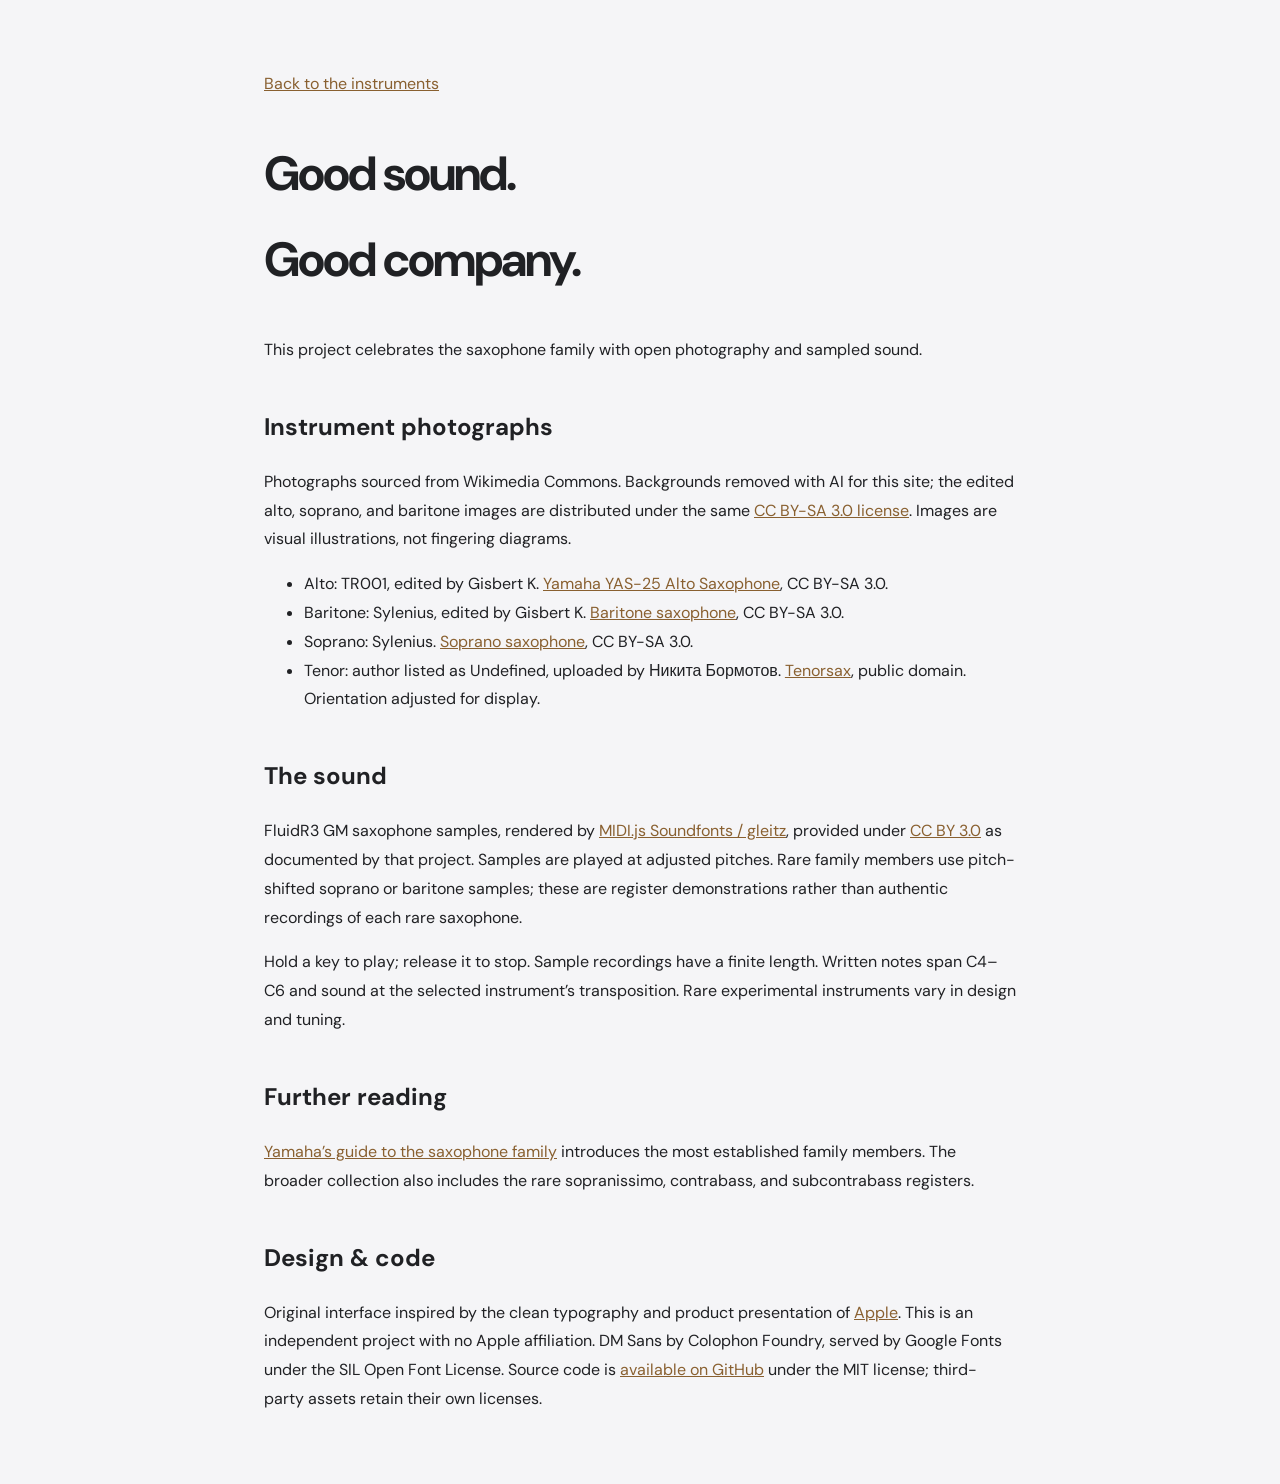
==== credits.html @ 8c6df949 "Build polished interactive saxophone collection" ====
<!doctype html><html lang="en"><head><meta charset="utf-8"><meta name="viewport" content="width=device-width,initial-scale=1"><title>Sources & credits — Saxophone</title><link rel="stylesheet" href="style.css"><link rel="icon" href="favicon.svg"></head><body><main class="credits"><a href="index.html">Back to the instruments</a><h1>Good sound.<br>Good company.</h1><p>This project celebrates the saxophone family with open photography and sampled sound.</p><h2>Instrument photographs</h2><p>Photographs sourced from Wikimedia Commons. Backgrounds removed with AI for this site; the edited alto, soprano, and baritone images are distributed under the same <a href="https://creativecommons.org/licenses/by-sa/3.0/">CC BY-SA 3.0 license</a>. Images are visual illustrations, not fingering diagrams.</p><ul><li>Alto: TR001, edited by Gisbert K. <a href="https://commons.wikimedia.org/wiki/File:Yamaha_YAS-25_Alto_Saxophone_20080502.jpg">Yamaha YAS-25 Alto Saxophone</a>, CC BY-SA 3.0.</li><li>Baritone: Sylenius, edited by Gisbert K. <a href="https://commons.wikimedia.org/wiki/File:Baritone_saxophone.jpg">Baritone saxophone</a>, CC BY-SA 3.0.</li><li>Soprano: Sylenius. <a href="https://commons.wikimedia.org/wiki/File:Soprano_saxophone.jpg">Soprano saxophone</a>, CC BY-SA 3.0.</li><li>Tenor: author listed as Undefined, uploaded by Никита Бормотов. <a href="https://commons.wikimedia.org/wiki/File:Tenorsax.jpg">Tenorsax</a>, public domain. Orientation adjusted for display.</li></ul><h2>The sound</h2><p>FluidR3 GM saxophone samples, rendered by <a href="https://github.com/gleitz/midi-js-soundfonts">MIDI.js Soundfonts / gleitz</a>, provided under <a href="https://creativecommons.org/licenses/by/3.0/us/">CC BY 3.0</a> as documented by that project. Samples are played at adjusted pitches. Rare family members use pitch-shifted soprano or baritone samples; these are register demonstrations rather than authentic recordings of each rare saxophone.</p><p>Hold a key to play; release it to stop. Sample recordings have a finite length. Written notes span C4–C6 and sound at the selected instrument’s transposition. Rare experimental instruments vary in design and tuning.</p><h2>Further reading</h2><p><a href="https://www.yamaha.com/en/musical_instrument_guide/saxophone/structure/structure002.html">Yamaha’s guide to the saxophone family</a> introduces the most established family members. The broader collection also includes the rare sopranissimo, contrabass, and subcontrabass registers.</p><h2>Design & code</h2><p>Original interface inspired by the clean typography and product presentation of <a href="https://www.apple.com/">Apple</a>. This is an independent project with no Apple affiliation. DM Sans by Colophon Foundry, served by Google Fonts under the SIL Open Font License. Source code is <a href="https://github.com/Lucidiscool/Saxophone">available on GitHub</a> under the MIT license; third-party assets retain their own licenses.</p></main></body></html>
---- style.css ----
@import url('https://fonts.googleapis.com/css2?family=DM+Sans:wght@400;450;500;550;600;650;700&display=swap');
:root{--ink:#202124;--muted:#737479;--paper:#f5f5f7;--gold:#996b32;--line:#dddddf}*{box-sizing:border-box}html{scroll-behavior:smooth;scroll-padding-top:80px}body{margin:0;background:var(--paper);font-family:'DM Sans',-apple-system,BlinkMacSystemFont,'Segoe UI',sans-serif;color:var(--ink);font-size:16px}button,a,input{-webkit-tap-highlight-color:transparent}button{font:inherit;cursor:pointer}button,a,input{touch-action:manipulation}button:focus-visible,a:focus-visible,input:focus-visible{outline:3px solid #997033;outline-offset:5px}a{color:inherit;text-decoration:none}.nav{height:72px;display:flex;align-items:center;justify-content:space-between;max-width:1280px;padding:0 48px;margin:auto;border-bottom:1px solid #e1e1e4}.brand{display:flex;align-items:center;gap:11px;font-size:19px;font-weight:700;letter-spacing:-.7px}.brand-icon{font:italic 700 30px Georgia,serif;letter-spacing:-4px;width:24px}.nav nav{display:flex;gap:32px;align-items:center;font-size:13px}.nav-play{background:#242426;color:white;padding:10px 19px;border-radius:30px}.nav-play span{margin-left:12px}.studio{max-width:1280px;margin:auto;padding:41px 48px 56px}.intro{text-align:center}.eyebrow{font-size:11px;letter-spacing:2px;font-weight:650;margin:0 0 16px;color:#7e7262}.intro h1{font-size:clamp(48px,5.2vw,76px);font-weight:650;line-height:1.07;letter-spacing:-4px;margin:0 0 14px}.intro h1 span{color:#ac7c40}.intro>p:last-child{color:var(--muted);margin:0;font-size:18px;letter-spacing:-.4px}.instrument-tabs{display:flex;gap:5px;padding:5px;border:1px solid #dfdfe2;border-radius:32px;width:max-content;margin:27px auto 0;background:#ededf0}.instrument-tabs button{border:0;border-radius:24px;background:transparent;font-size:13px;padding:10px 24px;color:#66676b;transition:.2s}.instrument-tabs button[aria-pressed=true]{background:white;color:var(--ink);box-shadow:0 2px 7px #0000000b}.instrument-tabs button:hover{color:#98682f}.rare-menu{position:absolute;left:50%;transform:translateX(-50%);z-index:5;background:white;padding:8px;box-shadow:0 12px 40px #0002;border-radius:16px;width:230px}.rare-menu button{border:0;background:white;border-radius:8px;padding:10px 14px;display:block;width:100%;text-align:left}.rare-menu button:hover{background:#f5f2ed}.instrument-stage{display:grid;grid-template-columns:1fr 1.35fr .8fr;align-items:center;height:390px;position:relative}.instrument-copy{z-index:1}.instrument-copy .eyebrow{font-size:10px;letter-spacing:1.7px}.instrument-copy h2{font-size:65px;letter-spacing:-3px;line-height:1;margin:0 0 19px;font-weight:600}.instrument-copy>p:not(.eyebrow){font-size:15px;line-height:1.65;color:var(--muted);max-width:270px}.specs{display:flex;gap:35px;margin:26px 0 24px}.specs small{display:block;font-size:9px;letter-spacing:1.2px;color:#818185;margin-bottom:8px}.specs strong{font-size:14px;font-weight:500}.listen{border:0;padding:0;background:none;font-size:13px;color:#7f5829;display:flex;gap:10px;align-items:center}.play-icon{height:30px;width:30px;border:1px solid #c7ae8e;border-radius:50%;display:grid;place-items:center;font-size:9px}.instrument-visual{height:390px;position:relative;display:flex;align-items:center;justify-content:center}.halo{position:absolute;width:350px;height:290px;background:radial-gradient(ellipse,#e8d7b751,#efe6d526 50%,transparent 72%);border-radius:50%;filter:blur(12px)}.watermark{position:absolute;font-size:150px;color:#e5e5e8;letter-spacing:-12px;font-weight:600;top:100px;line-height:1;opacity:.62}.instrument-visual img{height:345px;width:85%;object-fit:contain;position:relative;z-index:1;filter:drop-shadow(12px 17px 12px #4c3a251e);transform:rotate(-13deg);transition:opacity .25s,transform .4s}.instrument-visual img[src*="soprano"]{transform:rotate(18deg);height:330px}.visual-caption{position:absolute;bottom:8px;font-size:8px;letter-spacing:2.7px;color:#98989e}.note-panel{text-align:center;justify-self:end;width:205px}.note-heading{font-size:9px;letter-spacing:1.5px;color:#8a8a8e}.live-dot{display:inline-block;border-radius:100%;background:#b6976b;width:5px;height:5px;margin-right:6px}.note-readout{line-height:1;font-size:77px;font-weight:450;letter-spacing:-5px;margin:19px 0 8px}.note-readout sup{font-size:24px;letter-spacing:0;vertical-align:top;display:inline-block;margin-top:9px;margin-left:7px;color:#96969b}#concert-note{font-size:11px;color:#77787e;margin:0}.wave{height:35px;display:flex;justify-content:center;align-items:center;gap:3px;margin:19px 0 14px}.wave i{width:2px;background:#baa17e;border-radius:5px;height:var(--height);opacity:.5;transition:height .2s}.sounding .wave i{animation:pulse .5s infinite alternate;animation-delay:var(--delay);opacity:1}@keyframes pulse{to{height:5px}}.touch-hint{font-size:12px;line-height:1.6;color:#9a9a9f}.play-console{background:#fff;border:1px solid #e5e5e7;box-shadow:0 10px 40px #1b1b2905;border-radius:20px;padding:19px 26px 14px;position:relative;z-index:2;margin-top:14px}.console-top{display:flex;justify-content:space-between;align-items:center;margin-bottom:17px;font-size:12px}.small-title{font-weight:650}.desktop-hint{color:#86868d;font-size:11px;margin-left:9px}.console-controls{display:flex;align-items:center;gap:25px}.octave-control{display:flex;align-items:center;gap:14px;font-size:11px}.octave-control button{border:0;background:#f3f3f5;border-radius:50%;height:24px;width:24px;font-size:16px}.octave-control button:disabled{opacity:.3;cursor:default}.volume{display:flex;align-items:center;gap:10px;color:#717179}.volume input{width:75px;height:3px;accent-color:#8c7150}.keyboard{display:flex;gap:7px;height:98px;position:relative;isolation:isolate}.piano-key{border:1px solid #e4e4e7;background:linear-gradient(#fafafa,#f1f1f4);flex:1;border-radius:7px;position:relative;display:flex;flex-direction:column;align-items:center;justify-content:flex-end;gap:7px;padding-bottom:12px;color:#515157;user-select:none;touch-action:none;box-shadow:0 2px 0 #dddde2;font-size:14px;transition:background .08s,transform .08s}.piano-key .shortcut{font-size:9px;color:#98989f}.piano-key.black{position:absolute;top:0;height:59px;width:7%;background:linear-gradient(#37383d,#202126);border:1px solid #29292d;color:#eee;z-index:2;border-radius:0 0 5px 5px;font-size:10px;padding-bottom:8px;gap:4px;box-shadow:0 3px 3px #0002}.piano-key.black .shortcut{font-size:8px;color:#a9a9b2}.piano-key.active{background:linear-gradient(#dab680,#b58a51);border-color:#b48e58;transform:translateY(2px);box-shadow:0 0 15px #cea36335;color:#fff}.piano-key.active .shortcut{color:#fff}.console-bottom{display:flex;justify-content:space-between;margin-top:15px;font-size:9px;color:#9b9ba1}.headphones{font-size:13px;margin-right:4px}.info-mark{display:inline-grid;place-items:center;border:1px solid #babac0;border-radius:50%;width:11px;height:11px;font-size:8px;margin-left:5px}.collection{background:#fff;padding:73px max(48px,calc((100vw - 1184px)/2)) 75px}.section-heading{display:flex;justify-content:space-between;align-items:end;margin-bottom:35px}.section-heading h2,.family h2{font-size:44px;font-weight:600;letter-spacing:-2px;line-height:1.1;margin:0}.section-heading>p{font-size:14px;color:#85858b;line-height:1.65;margin:0}.cards{display:grid;grid-template-columns:repeat(4,1fr);gap:18px}.card{background:#f5f5f7;border-radius:18px;padding:24px;text-align:left;border:1px solid transparent;transition:.25s;display:flex;flex-direction:column}.card:hover{transform:translateY(-5px);border-color:#d7c3a8;box-shadow:0 14px 30px #4b3d2210}.card-image{height:215px;display:flex;justify-content:center;align-items:center;position:relative}.card-image img{height:190px;max-width:85%;object-fit:contain;filter:drop-shadow(7px 8px 6px #0001);transform:rotate(-8deg);transition:.3s}.card:hover img{transform:rotate(-3deg) scale(1.035)}.card-meta{font-size:10px;color:#8a7458;letter-spacing:.8px;margin:18px 0 8px}.card h3{font-size:23px;letter-spacing:-.8px;font-weight:600;margin:0 0 8px}.card p{font-size:12px;color:#808087;line-height:1.55;margin:0 0 18px}.card-bottom{margin-top:auto;display:flex;align-items:center;justify-content:space-between;font-size:11px;color:#8c6536}.card-plus{height:27px;width:27px;border:1px solid #d1d1d7;border-radius:50%;display:grid;place-items:center;color:#7e7e83;font-size:18px}.family{max-width:1184px;margin:0 auto;padding:76px 0 70px;display:grid;grid-template-columns:1fr 1fr;gap:110px}.family>div>p:not(.eyebrow){max-width:440px;color:#828289;font-size:14px;line-height:1.7}.family .family-note{font-size:11px!important;color:#96969c!important}.family-list{display:flex;flex-direction:column;justify-content:center}.family-list button{border:0;border-bottom:1px solid #dddde2;background:none;padding:16px 0;display:flex;align-items:center;text-align:left;gap:16px}.family-list button:hover{color:#986c33}.family-list .family-key{width:36px;font-size:12px;color:#98703a}.family-list strong{font-size:15px;font-weight:500}.family-list small{margin-left:auto;font-size:11px;color:#87878c}.family-list .family-play{font-size:9px;margin-left:8px}footer{max-width:1184px;margin:auto;border-top:1px solid #dddde2;display:flex;align-items:center;gap:27px;padding:23px 0 30px;font-size:11px;color:#85858b}footer>span{margin-right:auto}footer .brand{font-size:15px;color:#55555b}footer .brand-icon{font-size:24px}.sr-only{position:absolute;width:1px;height:1px;overflow:hidden;clip:rect(0,0,0,0)}[hidden]{display:none!important}.rare-art{position:relative;text-align:center}.rare-art>span{font:italic 135px Georgia,serif;color:#9a7540}.rare-art p{font-size:14px;line-height:1.7;color:#9a825f}.credits{max-width:800px;margin:70px auto;padding:0 24px;line-height:1.8}.credits a{text-decoration:underline;color:#896030}.credits h1{font-size:48px;letter-spacing:-2px}.credits h2{margin-top:40px}
@media(min-width:1500px){.studio{padding-top:55px}.instrument-stage,.instrument-visual{height:440px}.instrument-visual img{height:390px}.watermark{top:125px}.instrument-visual img[src*="soprano"]{height:375px}}
@media(max-width:1000px){.studio{padding:35px 28px 44px}.nav{padding:0 28px}.instrument-copy h2{font-size:52px}.instrument-stage{grid-template-columns:1fr 1.2fr .7fr}.note-panel{width:155px}.watermark{font-size:110px;letter-spacing:-8px}.instrument-copy>p:not(.eyebrow){font-size:13px}.specs{gap:20px}.collection{padding:55px 28px}.card{padding:18px}.family{padding:55px 28px;gap:55px}footer{margin:0 28px}.desktop-hint{display:none}.card-image{height:190px}.card-image img{height:170px}.family h2{font-size:36px}.instrument-copy .eyebrow{font-size:9px}.section-heading h2{font-size:38px}}
@media(max-width:700px){.nav{height:64px;padding:0 20px}.nav nav{gap:16px;font-size:11px}.nav nav>a:first-child{display:none}.brand{font-size:17px}.nav-play{padding:8px 13px}.studio{padding:32px 18px 35px}.intro .eyebrow{font-size:9px;letter-spacing:1.6px}.intro h1{font-size:51px;letter-spacing:-2.8px}.intro>p:last-child{font-size:15px}.instrument-tabs{gap:0;margin-top:23px;padding:4px;max-width:100%}.instrument-tabs button{padding:9px 14px;font-size:11px}.instrument-stage{height:375px;grid-template-columns:1fr 1fr;align-items:center}.instrument-copy h2{font-size:47px;margin-bottom:14px}.instrument-copy{padding-top:16px}.instrument-copy .eyebrow{font-size:8px;letter-spacing:1px;margin-bottom:14px}.instrument-copy>p:not(.eyebrow){font-size:12px;max-width:160px}.instrument-visual{height:335px}.instrument-visual img{height:285px;width:100%;transform:rotate(-10deg)}.instrument-visual img[src*="soprano"]{height:270px}.watermark{font-size:75px;letter-spacing:-5px;top:110px}.halo{width:180px;height:250px}.specs{gap:19px;margin:19px 0}.specs small{font-size:7px;letter-spacing:.7px}.specs strong{font-size:12px}.listen{font-size:11px}.note-panel{position:absolute;right:7px;bottom:-4px;display:flex;align-items:center;gap:9px;width:auto;text-align:right}.note-heading,.touch-hint,.wave{display:none}.note-readout{font-size:24px;letter-spacing:-1px;margin:0}.note-readout sup{font-size:10px;margin-top:0;margin-left:3px}#concert-note{font-size:9px}.visual-caption{font-size:6px;letter-spacing:1.6px;bottom:6px}.play-console{padding:16px 12px 13px;border-radius:15px;margin-top:21px}.console-top{font-size:11px;margin-bottom:15px;gap:8px}.console-controls{gap:9px}.octave-control{gap:6px;font-size:10px}.octave-control button{width:21px;height:21px}.volume{gap:5px}.volume input{width:43px}.volume>span{font-size:10px}.keyboard{height:110px;gap:4px}.piano-key{font-size:12px}.piano-key.black{height:64px;width:8%;font-size:8px}.piano-key.black .shortcut{font-size:7px}.console-bottom{font-size:7px;gap:6px}.console-bottom>span:nth-child(2){max-width:120px;text-align:center}.collection{padding:43px 18px}.section-heading{margin-bottom:26px}.section-heading>p{display:none}.section-heading .eyebrow{font-size:9px}.section-heading h2{font-size:34px}.cards{grid-template-columns:1fr 1fr;gap:12px}.card{padding:18px}.card-image{height:170px}.card-image img{height:155px}.card h3{font-size:22px}.card p{font-size:11px}.card-meta{font-size:9px}.card-bottom{font-size:10px}.family{padding:45px 22px;grid-template-columns:1fr;gap:20px}.family h2{font-size:36px}.family .eyebrow{font-size:10px}.family-list button{padding:18px 0}footer{margin:0 22px;flex-wrap:wrap;gap:15px;font-size:10px}footer>span{margin-right:0}footer>.brand{margin-right:auto}footer>a:nth-last-child(2){width:65%}.rare-art>span{font-size:80px}.rare-art p{font-size:12px}}
.instrument-copy>p:not(.eyebrow){font-size:16px}.listen{font-size:14px}.instrument-tabs button{font-size:14px}.console-top{font-size:14px}.desktop-hint{font-size:12px}.card p{font-size:14px}.card-bottom{font-size:12px}.card-meta{font-size:12px}.family>div>p:not(.eyebrow){font-size:16px}.family .family-note{font-size:12px!important}.family-list small{font-size:12px}.note-heading{font-size:11px}#concert-note{font-size:12px}.console-bottom{font-size:11px}.piano-key .shortcut{font-size:11px}.piano-key.black .shortcut{font-size:10px}.piano-key.black{font-size:12px}
@media(max-width:700px){.instrument-visual img{width:80%}.instrument-tabs button{font-size:12px;padding:9px 12px}.instrument-copy>p:not(.eyebrow){font-size:14px}.listen{font-size:12px}.console-top{font-size:12px}.console-bottom{font-size:9px}.console-bottom>span:first-child{max-width:95px}.card p{font-size:13px}.card-meta{font-size:10px}.card-bottom{font-size:11px}.piano-key.black{font-size:10px}.piano-key .shortcut{font-size:10px}.piano-key.black .shortcut{font-size:9px}#concert-note{font-size:10px}.family>div>p:not(.eyebrow){font-size:15px}.volume{display:none}}
@media(max-width:700px){.halo{width:140px}.console-top{flex-wrap:wrap;row-gap:12px}.console-controls{margin-left:auto}.volume{display:flex}.volume input{width:45px}}
@media(max-width:370px){.instrument-tabs button{padding:9px 10px;font-size:11px}.console-top>div:first-child{width:100%}.console-controls{width:100%;justify-content:space-between}.instrument-copy>p:not(.eyebrow){font-size:13px}.specs{gap:11px}.specs strong{font-size:11px}.card{padding:14px}.card h3{font-size:20px}.card-image{height:150px}.card-image img{height:135px}}
@media(max-width:700px){.instrument-tabs{display:grid;grid-template-columns:repeat(5,minmax(0,1fr));width:100%}.instrument-tabs button{min-width:0;white-space:nowrap;padding:10px 4px;font-size:12px}.instrument-stage>div{min-width:0}}
@media(max-width:370px){.instrument-tabs button{font-size:11px}.intro h1{font-size:46px}.instrument-copy h2{font-size:43px}}
@media(prefers-reduced-motion:reduce){html{scroll-behavior:auto}*,*::before,*::after{transition:none!important;animation:none!important}}
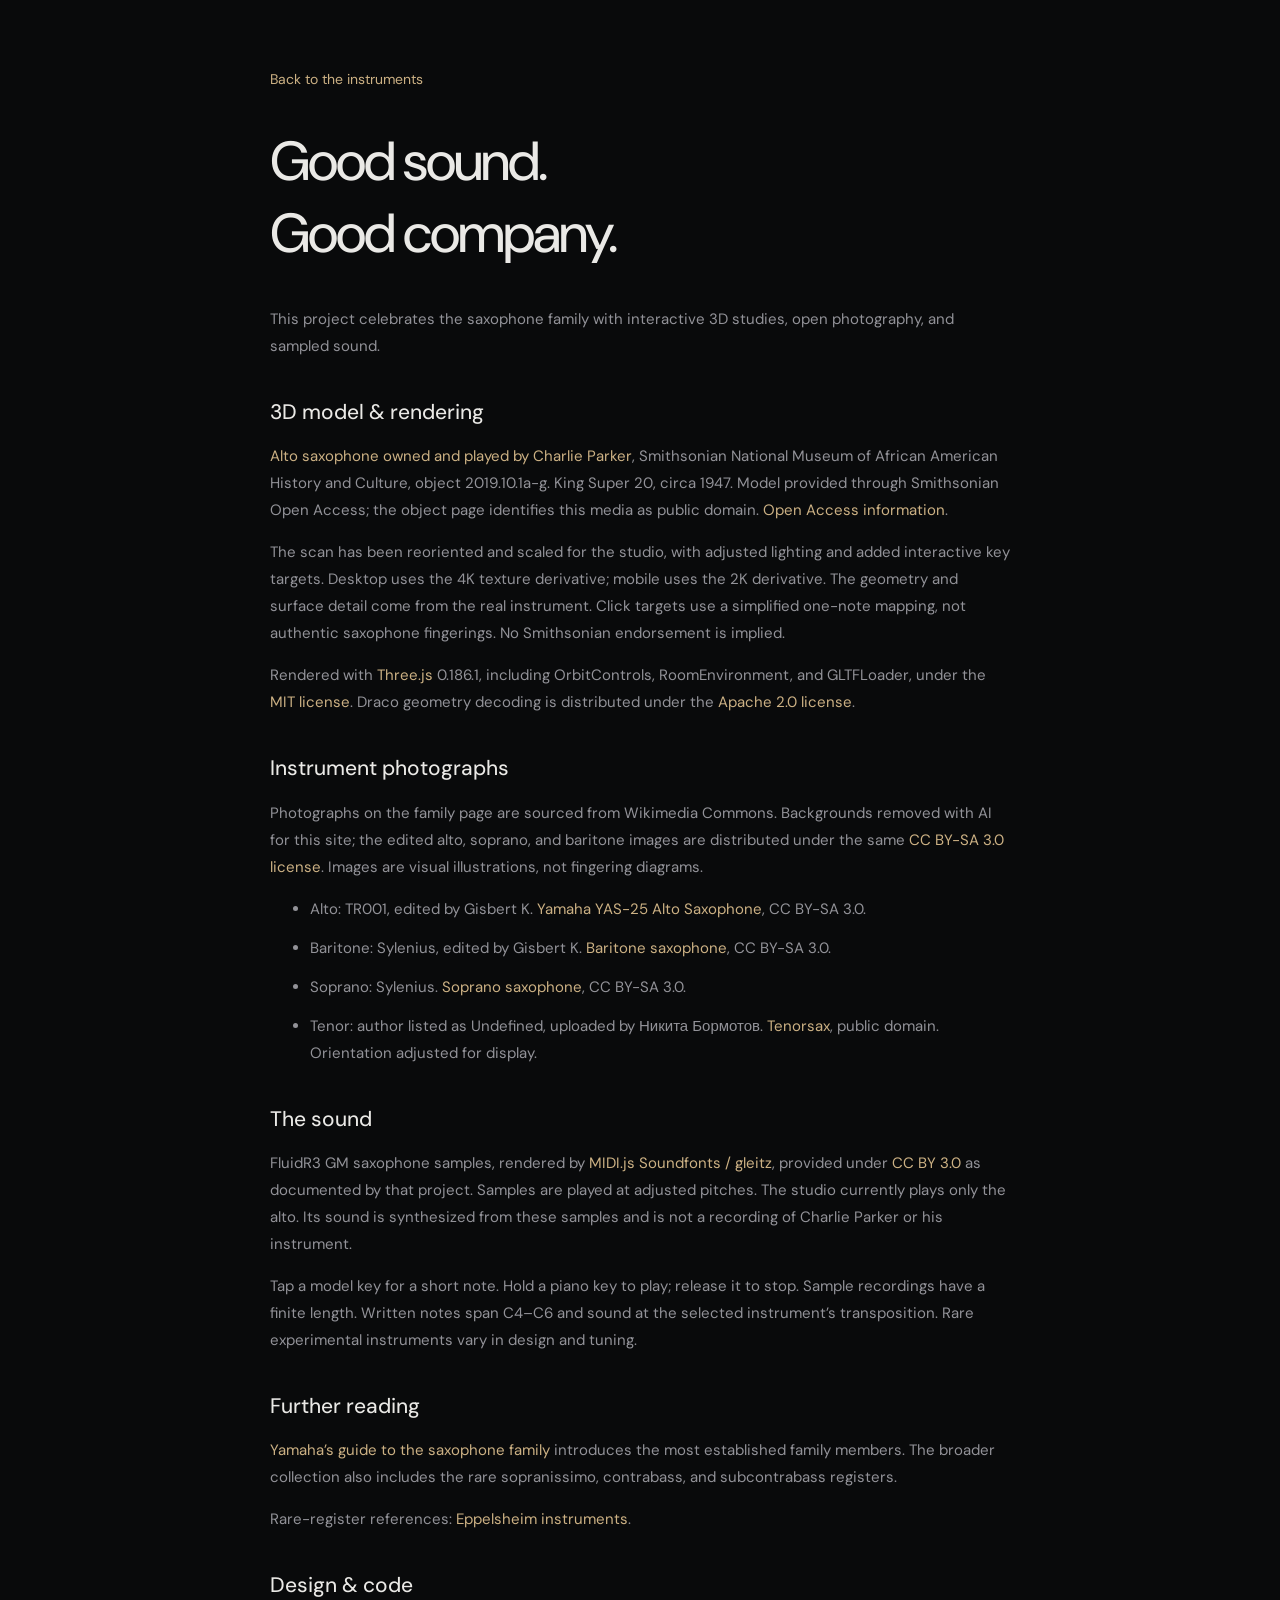
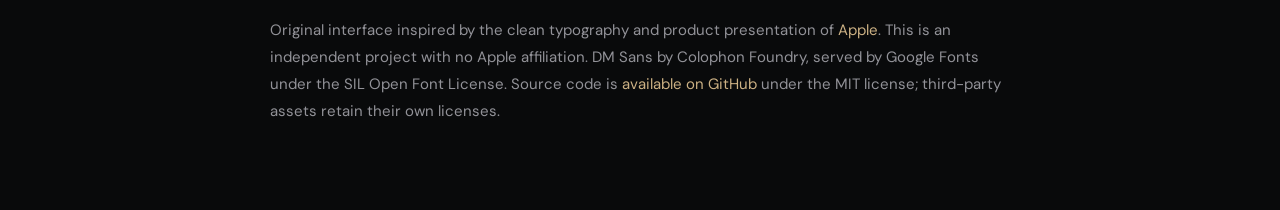
==== commit c8dd2a24: "Create minimal dark alto studio with detailed Smithsonian 3D scan" ====
--- a/credits.html
+++ b/credits.html
@@ -1 +1 @@
-<!doctype html><html lang="en"><head><meta charset="utf-8"><meta name="viewport" content="width=device-width,initial-scale=1"><title>Sources & credits — Saxophone</title><link rel="stylesheet" href="style.css"><link rel="icon" href="favicon.svg"></head><body><main class="credits"><a href="index.html">Back to the instruments</a><h1>Good sound.<br>Good company.</h1><p>This project celebrates the saxophone family with open photography and sampled sound.</p><h2>Instrument photographs</h2><p>Photographs sourced from Wikimedia Commons. Backgrounds removed with AI for this site; the edited alto, soprano, and baritone images are distributed under the same <a href="https://creativecommons.org/licenses/by-sa/3.0/">CC BY-SA 3.0 license</a>. Images are visual illustrations, not fingering diagrams.</p><ul><li>Alto: TR001, edited by Gisbert K. <a href="https://commons.wikimedia.org/wiki/File:Yamaha_YAS-25_Alto_Saxophone_20080502.jpg">Yamaha YAS-25 Alto Saxophone</a>, CC BY-SA 3.0.</li><li>Baritone: Sylenius, edited by Gisbert K. <a href="https://commons.wikimedia.org/wiki/File:Baritone_saxophone.jpg">Baritone saxophone</a>, CC BY-SA 3.0.</li><li>Soprano: Sylenius. <a href="https://commons.wikimedia.org/wiki/File:Soprano_saxophone.jpg">Soprano saxophone</a>, CC BY-SA 3.0.</li><li>Tenor: author listed as Undefined, uploaded by Никита Бормотов. <a href="https://commons.wikimedia.org/wiki/File:Tenorsax.jpg">Tenorsax</a>, public domain. Orientation adjusted for display.</li></ul><h2>The sound</h2><p>FluidR3 GM saxophone samples, rendered by <a href="https://github.com/gleitz/midi-js-soundfonts">MIDI.js Soundfonts / gleitz</a>, provided under <a href="https://creativecommons.org/licenses/by/3.0/us/">CC BY 3.0</a> as documented by that project. Samples are played at adjusted pitches. Rare family members use pitch-shifted soprano or baritone samples; these are register demonstrations rather than authentic recordings of each rare saxophone.</p><p>Hold a key to play; release it to stop. Sample recordings have a finite length. Written notes span C4–C6 and sound at the selected instrument’s transposition. Rare experimental instruments vary in design and tuning.</p><h2>Further reading</h2><p><a href="https://www.yamaha.com/en/musical_instrument_guide/saxophone/structure/structure002.html">Yamaha’s guide to the saxophone family</a> introduces the most established family members. The broader collection also includes the rare sopranissimo, contrabass, and subcontrabass registers.</p><h2>Design & code</h2><p>Original interface inspired by the clean typography and product presentation of <a href="https://www.apple.com/">Apple</a>. This is an independent project with no Apple affiliation. DM Sans by Colophon Foundry, served by Google Fonts under the SIL Open Font License. Source code is <a href="https://github.com/Lucidiscool/Saxophone">available on GitHub</a> under the MIT license; third-party assets retain their own licenses.</p></main></body></html>
+<!doctype html><html lang="en"><head><meta charset="utf-8"><meta name="viewport" content="width=device-width,initial-scale=1"><title>Sources & credits — Saxophone</title><link rel="stylesheet" href="dark.css"><link rel="icon" href="favicon.svg"></head><body><main class="credits"><a href="index.html">Back to the instruments</a><h1>Good sound.<br>Good company.</h1><p>This project celebrates the saxophone family with interactive 3D studies, open photography, and sampled sound.</p><h2>3D model & rendering</h2><p><a href="https://3d.si.edu/object/3d/alto-saxophone-owned-and-played-charlie-parker%3Ac7c58ff8-fd1f-4cf6-9813-6bca3cd0b8b3">Alto saxophone owned and played by Charlie Parker</a>, Smithsonian National Museum of African American History and Culture, object 2019.10.1a-g. King Super 20, circa 1947. Model provided through Smithsonian Open Access; the object page identifies this media as public domain. <a href="https://www.si.edu/openaccess">Open Access information</a>.</p><p>The scan has been reoriented and scaled for the studio, with adjusted lighting and added interactive key targets. Desktop uses the 4K texture derivative; mobile uses the 2K derivative. The geometry and surface detail come from the real instrument. Click targets use a simplified one-note mapping, not authentic saxophone fingerings. No Smithsonian endorsement is implied.</p><p>Rendered with <a href="https://threejs.org/">Three.js</a> 0.186.1, including OrbitControls, RoomEnvironment, and GLTFLoader, under the <a href="vendor/LICENSE">MIT license</a>. Draco geometry decoding is distributed under the <a href="vendor/draco/LICENSE">Apache 2.0 license</a>.</p><h2>Instrument photographs</h2><p>Photographs on the family page are sourced from Wikimedia Commons. Backgrounds removed with AI for this site; the edited alto, soprano, and baritone images are distributed under the same <a href="https://creativecommons.org/licenses/by-sa/3.0/">CC BY-SA 3.0 license</a>. Images are visual illustrations, not fingering diagrams.</p><ul><li>Alto: TR001, edited by Gisbert K. <a href="https://commons.wikimedia.org/wiki/File:Yamaha_YAS-25_Alto_Saxophone_20080502.jpg">Yamaha YAS-25 Alto Saxophone</a>, CC BY-SA 3.0.</li><li>Baritone: Sylenius, edited by Gisbert K. <a href="https://commons.wikimedia.org/wiki/File:Baritone_saxophone.jpg">Baritone saxophone</a>, CC BY-SA 3.0.</li><li>Soprano: Sylenius. <a href="https://commons.wikimedia.org/wiki/File:Soprano_saxophone.jpg">Soprano saxophone</a>, CC BY-SA 3.0.</li><li>Tenor: author listed as Undefined, uploaded by Никита Бормотов. <a href="https://commons.wikimedia.org/wiki/File:Tenorsax.jpg">Tenorsax</a>, public domain. Orientation adjusted for display.</li></ul><h2>The sound</h2><p>FluidR3 GM saxophone samples, rendered by <a href="https://github.com/gleitz/midi-js-soundfonts">MIDI.js Soundfonts / gleitz</a>, provided under <a href="https://creativecommons.org/licenses/by/3.0/us/">CC BY 3.0</a> as documented by that project. Samples are played at adjusted pitches. The studio currently plays only the alto. Its sound is synthesized from these samples and is not a recording of Charlie Parker or his instrument.</p><p>Tap a model key for a short note. Hold a piano key to play; release it to stop. Sample recordings have a finite length. Written notes span C4–C6 and sound at the selected instrument’s transposition. Rare experimental instruments vary in design and tuning.</p><h2>Further reading</h2><p><a href="https://www.yamaha.com/en/musical_instrument_guide/saxophone/structure/structure002.html">Yamaha’s guide to the saxophone family</a> introduces the most established family members. The broader collection also includes the rare sopranissimo, contrabass, and subcontrabass registers.</p><p>Rare-register references: <a href="https://www.eppelsheim.com/en/instruments/">Eppelsheim instruments</a>.</p><h2>Design & code</h2><p>Original interface inspired by the clean typography and product presentation of <a href="https://www.apple.com/">Apple</a>. This is an independent project with no Apple affiliation. DM Sans by Colophon Foundry, served by Google Fonts under the SIL Open Font License. Source code is <a href="https://github.com/Lucidiscool/Saxophone">available on GitHub</a> under the MIT license; third-party assets retain their own licenses.</p></main></body></html>
--- a/dark.css
+++ b/dark.css
@@ -0,0 +1,12 @@
+@import url('https://fonts.googleapis.com/css2?family=DM+Sans:wght@400;450;500;550;600;650;700&display=swap');
+:root{color-scheme:dark;--bg:#090a0b;--text:#eae9e6;--muted:#818184;--gold:#c8a773;--border:#ffffff13}*{box-sizing:border-box}body{margin:0;background:var(--bg);color:var(--text);font:14px 'DM Sans',-apple-system,BlinkMacSystemFont,'Segoe UI',sans-serif}button,input,a{-webkit-tap-highlight-color:transparent}button,input{font:inherit}button,a{touch-action:manipulation}button{cursor:pointer;color:inherit}a{color:inherit;text-decoration:none}button:focus-visible,a:focus-visible,input:focus-visible,#viewport:focus-visible{outline:2px solid var(--gold);outline-offset:5px}button{border:0}button:disabled{opacity:.25;cursor:default}[hidden]{display:none!important}.studio-page{height:100svh;overflow:hidden}.topbar{height:88px;display:flex;align-items:center;justify-content:space-between;padding:0 48px;border-bottom:1px solid var(--border);position:relative;z-index:10;background:#090a0bb3}.wordmark{display:flex;align-items:center;gap:12px;font-weight:550;letter-spacing:-.4px;font-size:16px}.wordmark>span{font:italic 700 30px Georgia,serif;letter-spacing:-4px;color:#d3b382;width:23px}.topbar nav{display:flex;gap:33px;margin-left:-45px;font-size:13px;color:#858587}.topbar nav a{padding:12px 0}.topbar nav a[aria-current=page]{color:#eee}.topbar nav a:hover{color:var(--gold)}.toolbar{display:flex;gap:12px}.icon-button{height:38px;width:38px;border-radius:11px;display:grid;place-items:center;background:transparent;color:#99999d;border:1px solid transparent;font-size:25px}.icon-button:hover,.icon-button[aria-expanded=true]{border-color:#ffffff23;background:#ffffff08;color:#e2c28f}.icon-button svg{width:19px;height:19px;fill:none;stroke:currentColor;stroke-width:1.25;stroke-linecap:round;stroke-linejoin:round}#stage{position:relative;height:calc(100svh - 88px);overflow:hidden}.scene-glow{position:absolute;inset:0;background:radial-gradient(ellipse at 50% 45%,#a78c6120 0%,#39363413 28%,transparent 65%);pointer-events:none}.backdrop-type{position:absolute;width:100%;text-align:center;top:37%;font-size:clamp(80px,14.2vw,225px);font-weight:650;letter-spacing:-.065em;color:#ffffff03;pointer-events:none;user-select:none;line-height:1}#viewport{position:absolute;inset:0;touch-action:none;outline-offset:-8px!important}#viewport canvas{display:block;width:100%;height:100%;touch-action:none;cursor:grab}#viewport canvas.dragging{cursor:grabbing}#viewport canvas.over-key{cursor:pointer}#loading{position:absolute;top:48%;width:100%;text-align:center;color:#999;font-size:13px;pointer-events:none}#loading span{display:block;width:80px;height:1px;background:#b6a181;margin:20px auto;animation:loading 1s alternate infinite}@keyframes loading{to{transform:scaleX(.25);opacity:.3}}.instrument-caption{position:absolute;left:48px;bottom:148px;pointer-events:none}.instrument-caption>span{font-size:10px;letter-spacing:2px;color:#6f7074}.instrument-caption h1{font-size:clamp(45px,5vw,72px);line-height:1.05;font-weight:450;letter-spacing:-3px;margin:15px 0 12px}.instrument-caption h1>span{color:var(--gold)}.instrument-caption p{font-size:10px;letter-spacing:2.2px;color:#9c8665;margin:0}.viewer-footer{position:absolute;bottom:36px;left:48px;right:48px;display:flex;align-items:center;justify-content:space-between;pointer-events:none}.viewer-footer>*{pointer-events:auto}.gesture-hint{font-size:11px;color:#75767a;display:flex;align-items:center;gap:12px;max-width:280px;line-height:1.7}.gesture-hint i{font-style:normal;margin:0 5px;color:#45464a}.mouse-icon{border:1px solid #6a6b6e;border-radius:6px;width:13px;height:19px;position:relative;flex-shrink:0}.mouse-icon:after{content:'';position:absolute;height:4px;width:1px;background:#6a6b6e;top:3px;left:5px}.instrument-picker{display:flex;gap:3px;background:#151617d9;border:1px solid #ffffff12;border-radius:30px;padding:5px;position:absolute;left:50%;transform:translateX(-50%);backdrop-filter:blur(18px)}.instrument-picker button{padding:12px 20px;border-radius:24px;background:transparent;color:#828387;font-size:12px;transition:color .2s,background .2s}.instrument-picker button:hover{color:#eee}.instrument-picker button[aria-pressed=true]{background:#303030;color:#f0e9dd}.instrument-picker #more-toggle{font-size:18px;padding:6px 16px}.view-label{font-size:9px;letter-spacing:1.8px;color:#525358}#more-menu{position:absolute;bottom:106px;left:calc(50% + 30px);width:230px;background:#1a1b1cf5;padding:9px;border:1px solid #ffffff16;border-radius:15px;box-shadow:0 20px 60px #0007;z-index:9;backdrop-filter:blur(24px)}#more-menu button{display:flex;align-items:center;justify-content:space-between;padding:12px 13px;background:transparent;width:100%;font-size:13px;border-radius:8px;color:#bdbdbf}#more-menu button:hover,#more-menu button[aria-pressed=true]{background:#ffffff09;color:#e4c391}#more-menu span{color:#7b7060;font-size:11px}#note-indicator{position:absolute;top:48px;right:50px;display:flex;align-items:baseline;gap:12px;opacity:0;transition:opacity .3s;pointer-events:none}#note-indicator.visible{opacity:1}#note-label{font-size:35px;letter-spacing:-1.3px;color:#ddc498}#note-concert{font-size:11px;color:#727378}#key-tooltip{position:absolute;pointer-events:none;background:#282624e8;border:1px solid #c8a77345;backdrop-filter:blur(8px);padding:8px 12px;border-radius:7px;font-size:12px;color:#eee2cc;transform:translate(16px,-40px);white-space:nowrap;z-index:3}#keyboard-panel{position:fixed;right:48px;top:103px;width:560px;background:#191a1bf5;border:1px solid #ffffff1c;padding:24px;border-radius:19px;box-shadow:0 24px 100px #0009;backdrop-filter:blur(24px);z-index:12;animation:appear .2s ease-out}@keyframes appear{from{opacity:0;transform:translateY(-7px)}to{opacity:1;transform:translateY(0)}}.panel-heading{display:flex;justify-content:space-between;align-items:start}.panel-heading h2{font-size:19px;font-weight:500;letter-spacing:-.5px;margin:0 0 6px}.panel-heading p{font-size:12px;color:#85858b;margin:0}.panel-heading .icon-button{margin:-9px -8px 0 0}.keyboard-controls{display:flex;align-items:center;justify-content:space-between;margin:22px 0 16px;font-size:12px;color:#a9a9ad}.octave-control{display:flex;gap:13px;align-items:center}.octave-control button{width:26px;height:26px;background:#ffffff08;border-radius:50%;font-size:18px;color:#aaa}.volume-control{display:flex;gap:12px;align-items:center;font-size:11px}.volume-control input{width:85px;accent-color:#c8a773;height:3px}#keyboard{display:flex;height:145px;gap:5px;position:relative;isolation:isolate}.piano-key{position:relative;flex:1;min-width:0;background:linear-gradient(#d9d8d5,#b9b8b6);border:1px solid #d5d3d0;border-radius:5px;box-shadow:0 3px 0 #818080;display:flex;flex-direction:column;justify-content:end;align-items:center;gap:8px;padding-bottom:13px;color:#444548;font-size:13px;user-select:none;touch-action:none}.piano-key small{font-size:10px;color:#767679}.piano-key.black{position:absolute;top:0;height:88px;width:7%;background:linear-gradient(#343537,#161719);color:#ddd;border-color:#0d0d0f;border-radius:0 0 4px 4px;z-index:2;box-shadow:0 3px 3px #0007;font-size:10px}.piano-key.black small{font-size:9px;color:#8a8a8e}.piano-key.active{background:linear-gradient(#e0c492,#b18b50);color:#332512;border-color:#c8a773;box-shadow:0 1px 0 #7e6746;transform:translateY(2px)}.piano-key.active small{color:#7c5a2c}.keyboard-footer{display:flex;justify-content:space-between;font-size:10px;color:#696b70;margin-top:17px}.audio-status{position:fixed;bottom:110px;left:50%;transform:translateX(-50%);z-index:15;background:#26211bf0;color:#e2c99e;padding:10px 16px;border:1px solid #6a5338;border-radius:9px;font-size:12px;max-width:85vw;text-align:center}.audio-status:empty{display:none}#viewer-error{position:absolute;top:35%;left:50%;transform:translateX(-50%);text-align:center}#viewer-error button{padding:12px 20px;background:#d8bc8d;color:#171717;border-radius:20px}.no-script{position:fixed;top:30%;left:20%;right:20%;text-align:center;background:#181818;padding:30px}.no-script a{color:var(--gold)}.info-page .topbar{position:sticky;top:0;backdrop-filter:blur(20px)}.info-page .topbar nav{margin:0}.info-main{max-width:1100px;margin:0 auto;padding:80px 40px}.eyebrow{font-size:10px;letter-spacing:2px;color:#a58d69;text-transform:uppercase}.info-main>h1{font-size:clamp(45px,6vw,78px);letter-spacing:-3px;font-weight:450;line-height:1.04;margin:22px 0}.info-lead{color:#96969a;font-size:17px;line-height:1.8;max-width:550px;margin-bottom:70px}.info-grid{display:grid;grid-template-columns:repeat(2,1fr);gap:18px}.info-card{border:1px solid #ffffff0e;background:#ffffff03;border-radius:18px;display:grid;grid-template-columns:130px 1fr;gap:25px;align-items:center;padding:30px}.info-card img{width:110px;height:205px;object-fit:contain}.info-card h2{font-size:25px;font-weight:450;letter-spacing:-.7px;margin:10px 0}.info-card p{color:#929297;line-height:1.7;font-size:14px}.info-card a{color:#d1b98e;font-size:13px}.info-card a:hover{text-decoration:underline}.rare-section{margin:75px 0;display:grid;grid-template-columns:1fr 1fr;gap:80px}.rare-section h2,.how-to h2{font-size:30px;font-weight:450;letter-spacing:-1px}.rare-section p,.how-to p,.credits p,.credits li{font-size:15px;color:#929298;line-height:1.8}.rare-row{padding:16px 0;display:flex;justify-content:space-between;border-bottom:1px solid #ffffff12;gap:15px}.rare-row small{color:#9c8461}.how-to{max-width:700px;padding-bottom:55px}.info-footer{border-top:1px solid var(--border);padding:28px 0;display:flex;justify-content:space-between;color:#77787e;font-size:12px}.info-footer a:hover{color:#d3b382}.credits{max-width:800px;padding:70px 30px;margin:auto}.credits h1{font-size:55px;font-weight:450;letter-spacing:-2px}.credits h2{font-weight:450;margin-top:38px}.credits a{color:#ccb184}.credits li{margin-bottom:12px}
+@media(min-width:1600px){.instrument-caption{bottom:180px}.viewer-footer{bottom:45px}}
+@media(max-width:1100px){.gesture-hint{max-width:160px;font-size:10px}.view-label{max-width:100px;text-align:right;line-height:1.8}.instrument-picker button{padding:12px 16px}.info-card{grid-template-columns:90px 1fr;padding:23px;gap:17px}.info-card img{width:85px;height:180px}}
+@media(max-width:700px){.topbar{height:70px;padding:0 22px}.wordmark{font-size:14px;gap:9px}.wordmark>span{font-size:26px}.topbar nav{font-size:12px;gap:20px;margin-left:0}.topbar nav a:first-child{display:none}.toolbar{gap:3px}.icon-button{width:33px;height:35px}#stage{height:calc(100svh - 70px)}.backdrop-type{font-size:21vw;top:41%}.instrument-caption{left:24px;bottom:125px}.instrument-caption>span{font-size:8px;letter-spacing:1.3px}.instrument-caption h1{font-size:43px;letter-spacing:-2px;margin:10px 0 9px}.instrument-caption p{font-size:8px;letter-spacing:1.5px}.viewer-footer{left:18px;right:18px;bottom:26px;display:block}.instrument-picker{position:relative;left:auto;transform:none;justify-content:center;width:max-content;max-width:100%;margin:auto}.instrument-picker button{font-size:11px;padding:11px 16px}.instrument-picker #more-toggle{padding:6px 13px}.gesture-hint{position:absolute;bottom:64px;right:5px;text-align:right;max-width:112px;margin:0;gap:7px;font-size:9px}.gesture-hint i{display:none}.gesture-hint span:last-child{display:flex;flex-direction:column}.view-label{display:none}#more-menu{bottom:88px;left:auto;right:21px}#note-indicator{top:26px;right:25px;flex-direction:column;gap:3px}#note-label{font-size:28px}#note-concert{font-size:9px}#keyboard-panel{right:14px;left:14px;top:82px;width:auto;padding:20px}#keyboard{height:135px}.piano-key.black{height:80px}.panel-heading h2{font-size:18px}.panel-heading p{font-size:11px}.audio-status{bottom:100px}.info-main{padding:48px 22px}.info-lead{font-size:15px;margin-bottom:40px}.info-grid{grid-template-columns:1fr}.info-card{grid-template-columns:100px 1fr;padding:22px;gap:24px}.info-card img{width:95px;height:190px}.rare-section{grid-template-columns:1fr;gap:15px;margin:45px 0}.info-main>h1{font-size:49px}.info-footer{flex-wrap:wrap;gap:20px}.credits h1{font-size:42px}}
+@media(max-width:370px){.topbar{padding:0 16px}.wordmark{font-size:12px}.topbar nav{font-size:11px}.instrument-picker button{padding:10px 12px}.instrument-caption h1{font-size:38px}.keyboard-controls{font-size:11px}.volume-control input{width:60px}.info-card{gap:15px}}
+.backdrop-type{display:none}.info-card{background:#ffffff03}.back-to-studio{font-size:12px;color:#c8ad83}.gesture-hint span:last-child{line-height:1.8}
+@media(max-width:700px){.gesture-hint{max-width:107px}.gesture-hint .mouse-icon{display:none}.info-page .wordmark{font-size:13px}.info-page .topbar nav{display:none}}
+.studio-controls{display:flex;gap:2px;background:#151617e8;border:1px solid #ffffff12;border-radius:30px;padding:5px;position:absolute;left:50%;transform:translateX(-50%);backdrop-filter:blur(18px)}.studio-controls button{display:flex;align-items:center;gap:9px;padding:12px 20px;min-width:100px;justify-content:center;border-radius:24px;background:transparent;color:#9a9b9f;font-size:12px;transition:.2s}.studio-controls button:hover{color:#f0e9dd}.studio-controls button[aria-pressed=true]{background:#303030;color:#e3c794}.studio-controls svg{width:15px;height:15px;fill:none;stroke:currentColor;stroke-width:1.2;stroke-linecap:round;stroke-linejoin:round}#note-labels{position:absolute;inset:0;pointer-events:none}.model-note{position:absolute;transform:translateY(-50%);pointer-events:auto;background:#1d1c19ec;border:1px solid #ad906650;border-radius:6px;color:#e9cea4;font-size:10px;min-width:31px;padding:6px 7px;box-shadow:0 3px 14px #0004;touch-action:none}.model-note:before{content:'';position:absolute;right:100%;width:38px;top:50%;height:1px;background:#b9955866;pointer-events:none}.model-note.label-left:before{right:auto;left:100%;width:29px}.model-note.active{background:#cbb080;color:#151310}.model-note:hover{border-color:#dbb780;background:#3e3323}.instrument-caption h1{font-size:clamp(50px,5vw,72px)}
+@media(max-width:700px){.studio-controls{position:relative;left:auto;transform:none;margin:auto;width:max-content}.studio-controls button{padding:12px 18px;min-width:91px;font-size:11px}.studio-controls svg{width:13px;height:13px}.gesture-hint{max-width:128px}.gesture-hint span:last-child{display:block}.gesture-hint i{display:inline;margin:0 3px}.model-note{font-size:9px;padding:6px;min-width:27px}.instrument-caption h1{font-size:43px}}
+@media(max-width:700px){.notes-visible .instrument-caption>span{visibility:hidden}}
+@media(prefers-reduced-motion:reduce){*,*::before,*::after{animation:none!important;transition:none!important}}
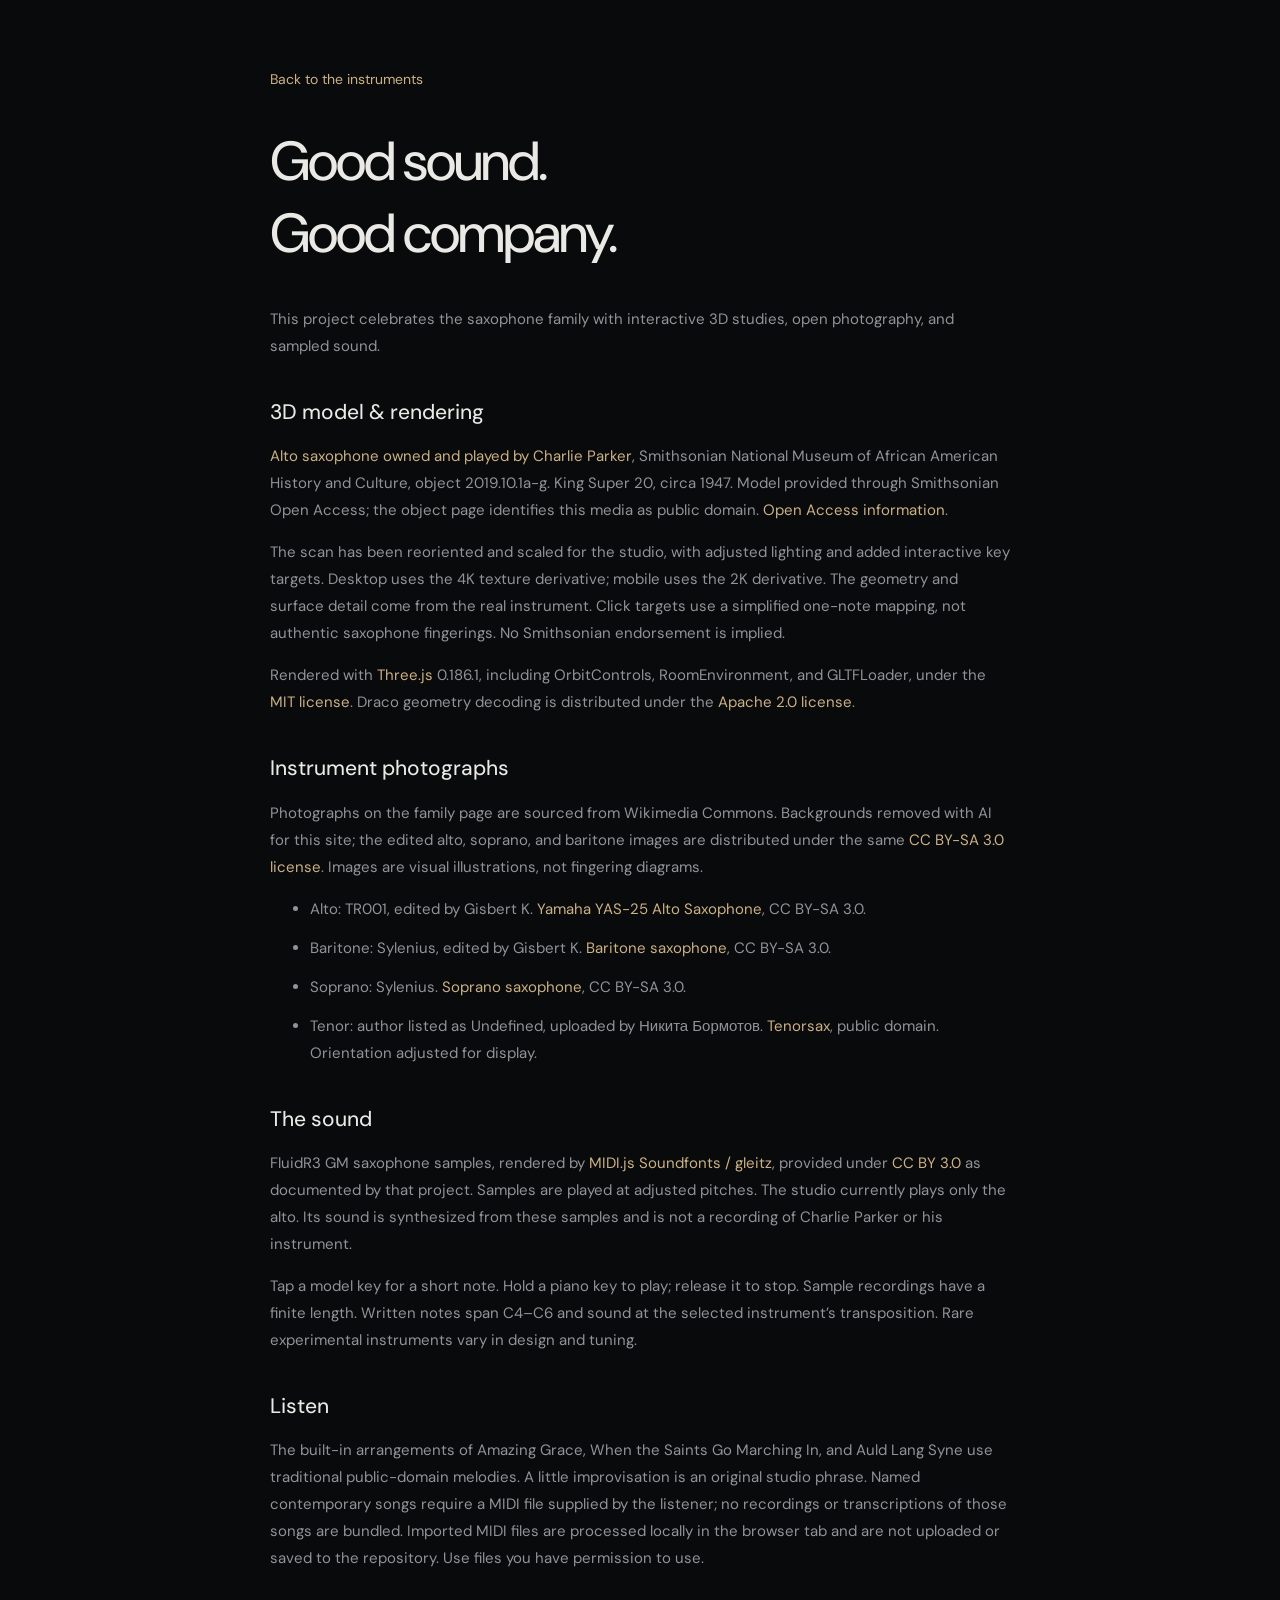
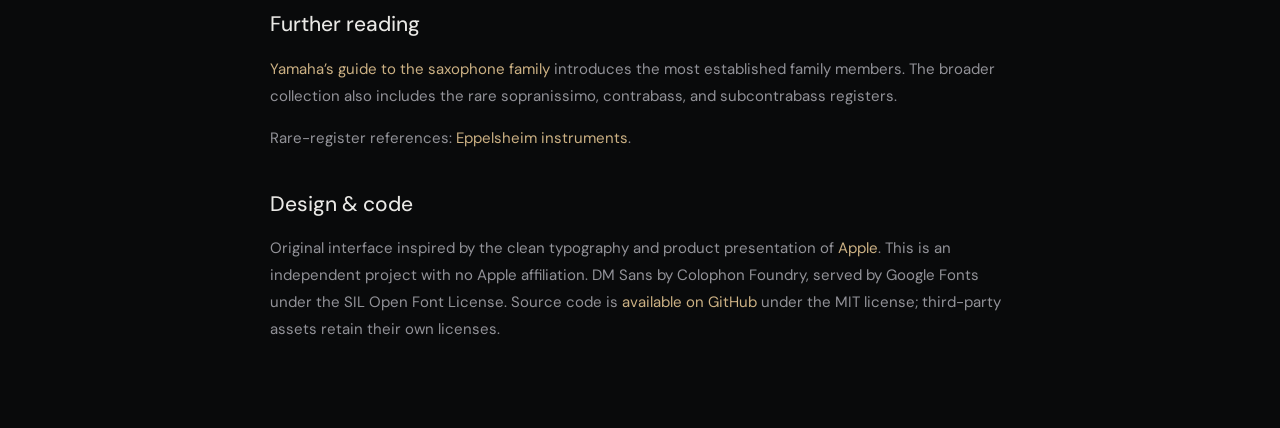
==== commit 7d88a25f: "Add alto song player with tempo controls and local MIDI import" ====
--- a/credits.html
+++ b/credits.html
@@ -1 +1 @@
-<!doctype html><html lang="en"><head><meta charset="utf-8"><meta name="viewport" content="width=device-width,initial-scale=1"><title>Sources & credits — Saxophone</title><link rel="stylesheet" href="dark.css"><link rel="icon" href="favicon.svg"></head><body><main class="credits"><a href="index.html">Back to the instruments</a><h1>Good sound.<br>Good company.</h1><p>This project celebrates the saxophone family with interactive 3D studies, open photography, and sampled sound.</p><h2>3D model & rendering</h2><p><a href="https://3d.si.edu/object/3d/alto-saxophone-owned-and-played-charlie-parker%3Ac7c58ff8-fd1f-4cf6-9813-6bca3cd0b8b3">Alto saxophone owned and played by Charlie Parker</a>, Smithsonian National Museum of African American History and Culture, object 2019.10.1a-g. King Super 20, circa 1947. Model provided through Smithsonian Open Access; the object page identifies this media as public domain. <a href="https://www.si.edu/openaccess">Open Access information</a>.</p><p>The scan has been reoriented and scaled for the studio, with adjusted lighting and added interactive key targets. Desktop uses the 4K texture derivative; mobile uses the 2K derivative. The geometry and surface detail come from the real instrument. Click targets use a simplified one-note mapping, not authentic saxophone fingerings. No Smithsonian endorsement is implied.</p><p>Rendered with <a href="https://threejs.org/">Three.js</a> 0.186.1, including OrbitControls, RoomEnvironment, and GLTFLoader, under the <a href="vendor/LICENSE">MIT license</a>. Draco geometry decoding is distributed under the <a href="vendor/draco/LICENSE">Apache 2.0 license</a>.</p><h2>Instrument photographs</h2><p>Photographs on the family page are sourced from Wikimedia Commons. Backgrounds removed with AI for this site; the edited alto, soprano, and baritone images are distributed under the same <a href="https://creativecommons.org/licenses/by-sa/3.0/">CC BY-SA 3.0 license</a>. Images are visual illustrations, not fingering diagrams.</p><ul><li>Alto: TR001, edited by Gisbert K. <a href="https://commons.wikimedia.org/wiki/File:Yamaha_YAS-25_Alto_Saxophone_20080502.jpg">Yamaha YAS-25 Alto Saxophone</a>, CC BY-SA 3.0.</li><li>Baritone: Sylenius, edited by Gisbert K. <a href="https://commons.wikimedia.org/wiki/File:Baritone_saxophone.jpg">Baritone saxophone</a>, CC BY-SA 3.0.</li><li>Soprano: Sylenius. <a href="https://commons.wikimedia.org/wiki/File:Soprano_saxophone.jpg">Soprano saxophone</a>, CC BY-SA 3.0.</li><li>Tenor: author listed as Undefined, uploaded by Никита Бормотов. <a href="https://commons.wikimedia.org/wiki/File:Tenorsax.jpg">Tenorsax</a>, public domain. Orientation adjusted for display.</li></ul><h2>The sound</h2><p>FluidR3 GM saxophone samples, rendered by <a href="https://github.com/gleitz/midi-js-soundfonts">MIDI.js Soundfonts / gleitz</a>, provided under <a href="https://creativecommons.org/licenses/by/3.0/us/">CC BY 3.0</a> as documented by that project. Samples are played at adjusted pitches. The studio currently plays only the alto. Its sound is synthesized from these samples and is not a recording of Charlie Parker or his instrument.</p><p>Tap a model key for a short note. Hold a piano key to play; release it to stop. Sample recordings have a finite length. Written notes span C4–C6 and sound at the selected instrument’s transposition. Rare experimental instruments vary in design and tuning.</p><h2>Further reading</h2><p><a href="https://www.yamaha.com/en/musical_instrument_guide/saxophone/structure/structure002.html">Yamaha’s guide to the saxophone family</a> introduces the most established family members. The broader collection also includes the rare sopranissimo, contrabass, and subcontrabass registers.</p><p>Rare-register references: <a href="https://www.eppelsheim.com/en/instruments/">Eppelsheim instruments</a>.</p><h2>Design & code</h2><p>Original interface inspired by the clean typography and product presentation of <a href="https://www.apple.com/">Apple</a>. This is an independent project with no Apple affiliation. DM Sans by Colophon Foundry, served by Google Fonts under the SIL Open Font License. Source code is <a href="https://github.com/Lucidiscool/Saxophone">available on GitHub</a> under the MIT license; third-party assets retain their own licenses.</p></main></body></html>
+<!doctype html><html lang="en"><head><meta charset="utf-8"><meta name="viewport" content="width=device-width,initial-scale=1"><title>Sources & credits — Saxophone</title><link rel="stylesheet" href="dark.css"><link rel="icon" href="favicon.svg"></head><body><main class="credits"><a href="index.html">Back to the instruments</a><h1>Good sound.<br>Good company.</h1><p>This project celebrates the saxophone family with interactive 3D studies, open photography, and sampled sound.</p><h2>3D model & rendering</h2><p><a href="https://3d.si.edu/object/3d/alto-saxophone-owned-and-played-charlie-parker%3Ac7c58ff8-fd1f-4cf6-9813-6bca3cd0b8b3">Alto saxophone owned and played by Charlie Parker</a>, Smithsonian National Museum of African American History and Culture, object 2019.10.1a-g. King Super 20, circa 1947. Model provided through Smithsonian Open Access; the object page identifies this media as public domain. <a href="https://www.si.edu/openaccess">Open Access information</a>.</p><p>The scan has been reoriented and scaled for the studio, with adjusted lighting and added interactive key targets. Desktop uses the 4K texture derivative; mobile uses the 2K derivative. The geometry and surface detail come from the real instrument. Click targets use a simplified one-note mapping, not authentic saxophone fingerings. No Smithsonian endorsement is implied.</p><p>Rendered with <a href="https://threejs.org/">Three.js</a> 0.186.1, including OrbitControls, RoomEnvironment, and GLTFLoader, under the <a href="vendor/LICENSE">MIT license</a>. Draco geometry decoding is distributed under the <a href="vendor/draco/LICENSE">Apache 2.0 license</a>.</p><h2>Instrument photographs</h2><p>Photographs on the family page are sourced from Wikimedia Commons. Backgrounds removed with AI for this site; the edited alto, soprano, and baritone images are distributed under the same <a href="https://creativecommons.org/licenses/by-sa/3.0/">CC BY-SA 3.0 license</a>. Images are visual illustrations, not fingering diagrams.</p><ul><li>Alto: TR001, edited by Gisbert K. <a href="https://commons.wikimedia.org/wiki/File:Yamaha_YAS-25_Alto_Saxophone_20080502.jpg">Yamaha YAS-25 Alto Saxophone</a>, CC BY-SA 3.0.</li><li>Baritone: Sylenius, edited by Gisbert K. <a href="https://commons.wikimedia.org/wiki/File:Baritone_saxophone.jpg">Baritone saxophone</a>, CC BY-SA 3.0.</li><li>Soprano: Sylenius. <a href="https://commons.wikimedia.org/wiki/File:Soprano_saxophone.jpg">Soprano saxophone</a>, CC BY-SA 3.0.</li><li>Tenor: author listed as Undefined, uploaded by Никита Бормотов. <a href="https://commons.wikimedia.org/wiki/File:Tenorsax.jpg">Tenorsax</a>, public domain. Orientation adjusted for display.</li></ul><h2>The sound</h2><p>FluidR3 GM saxophone samples, rendered by <a href="https://github.com/gleitz/midi-js-soundfonts">MIDI.js Soundfonts / gleitz</a>, provided under <a href="https://creativecommons.org/licenses/by/3.0/us/">CC BY 3.0</a> as documented by that project. Samples are played at adjusted pitches. The studio currently plays only the alto. Its sound is synthesized from these samples and is not a recording of Charlie Parker or his instrument.</p><p>Tap a model key for a short note. Hold a piano key to play; release it to stop. Sample recordings have a finite length. Written notes span C4–C6 and sound at the selected instrument’s transposition. Rare experimental instruments vary in design and tuning.</p><h2>Listen</h2><p>The built-in arrangements of Amazing Grace, When the Saints Go Marching In, and Auld Lang Syne use traditional public-domain melodies. A little improvisation is an original studio phrase. Named contemporary songs require a MIDI file supplied by the listener; no recordings or transcriptions of those songs are bundled. Imported MIDI files are processed locally in the browser tab and are not uploaded or saved to the repository. Use files you have permission to use.</p><h2>Further reading</h2><p><a href="https://www.yamaha.com/en/musical_instrument_guide/saxophone/structure/structure002.html">Yamaha’s guide to the saxophone family</a> introduces the most established family members. The broader collection also includes the rare sopranissimo, contrabass, and subcontrabass registers.</p><p>Rare-register references: <a href="https://www.eppelsheim.com/en/instruments/">Eppelsheim instruments</a>.</p><h2>Design & code</h2><p>Original interface inspired by the clean typography and product presentation of <a href="https://www.apple.com/">Apple</a>. This is an independent project with no Apple affiliation. DM Sans by Colophon Foundry, served by Google Fonts under the SIL Open Font License. Source code is <a href="https://github.com/Lucidiscool/Saxophone">available on GitHub</a> under the MIT license; third-party assets retain their own licenses.</p></main></body></html>
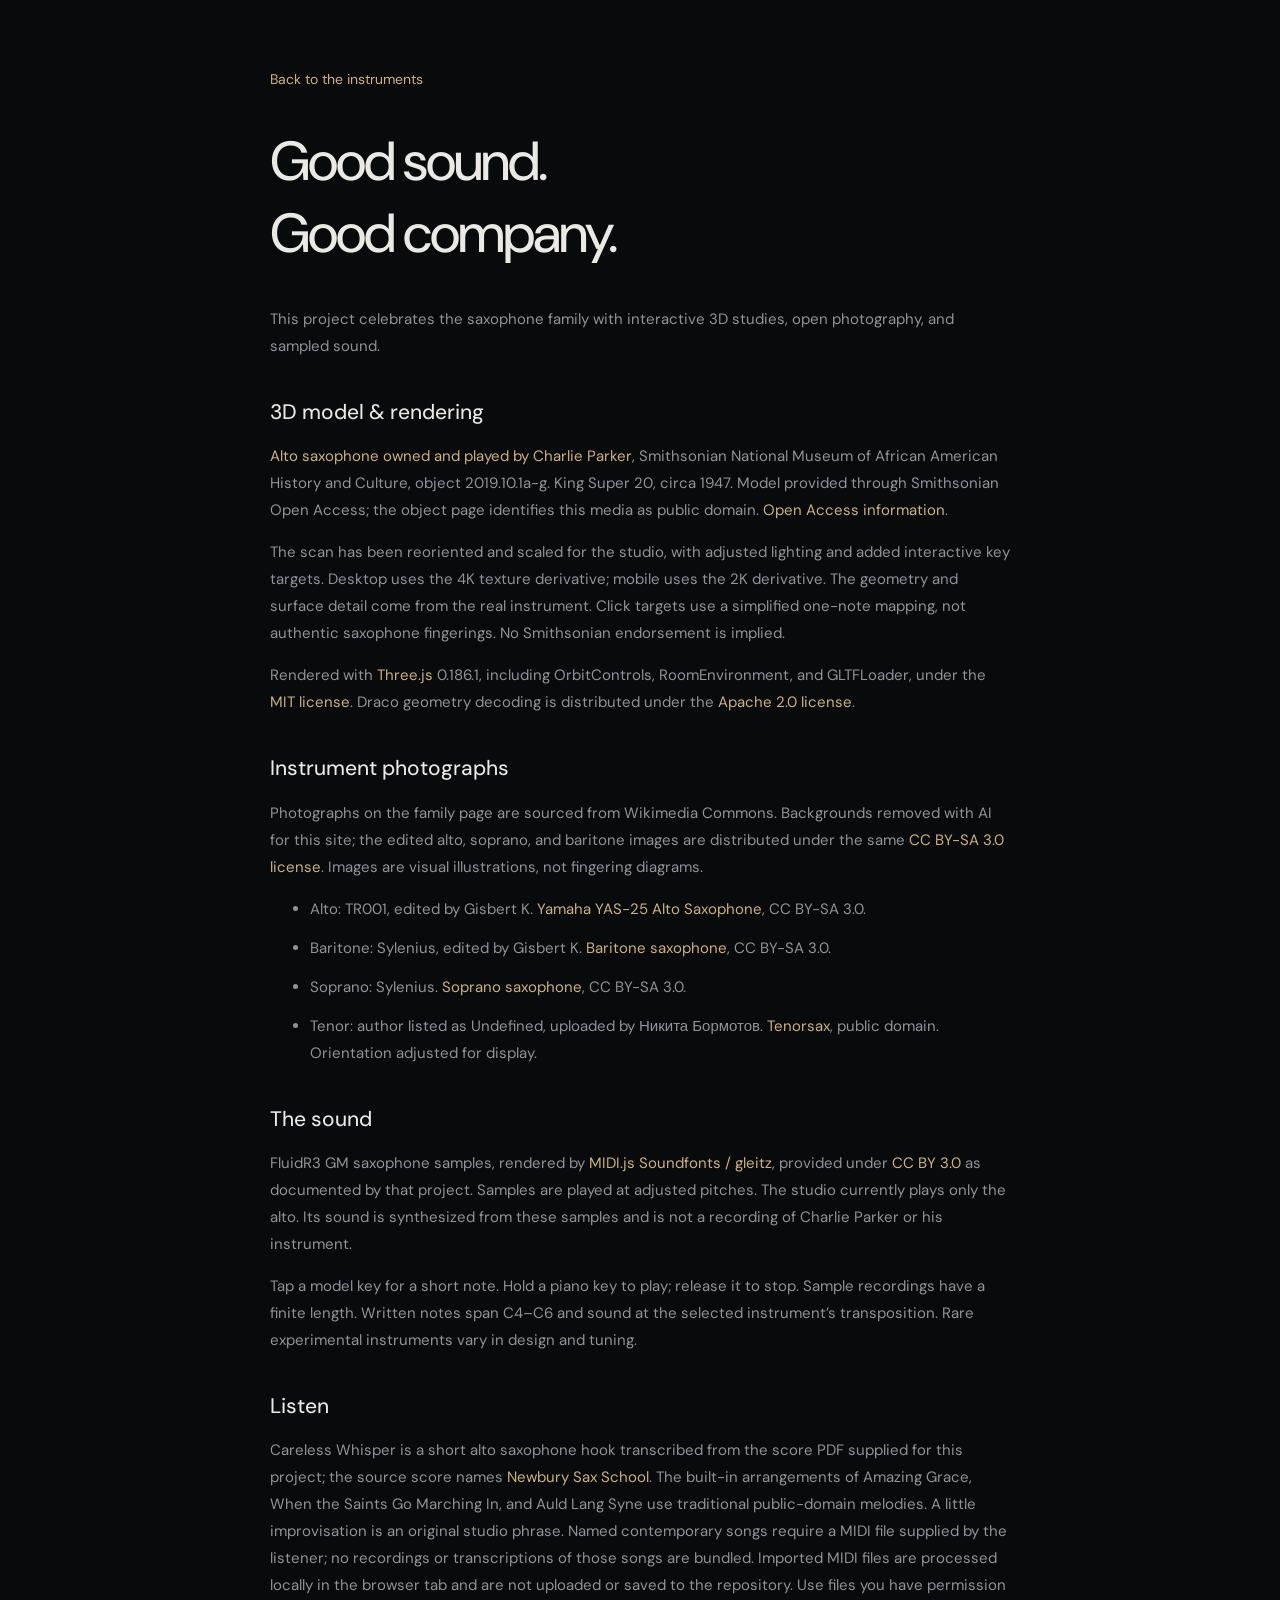
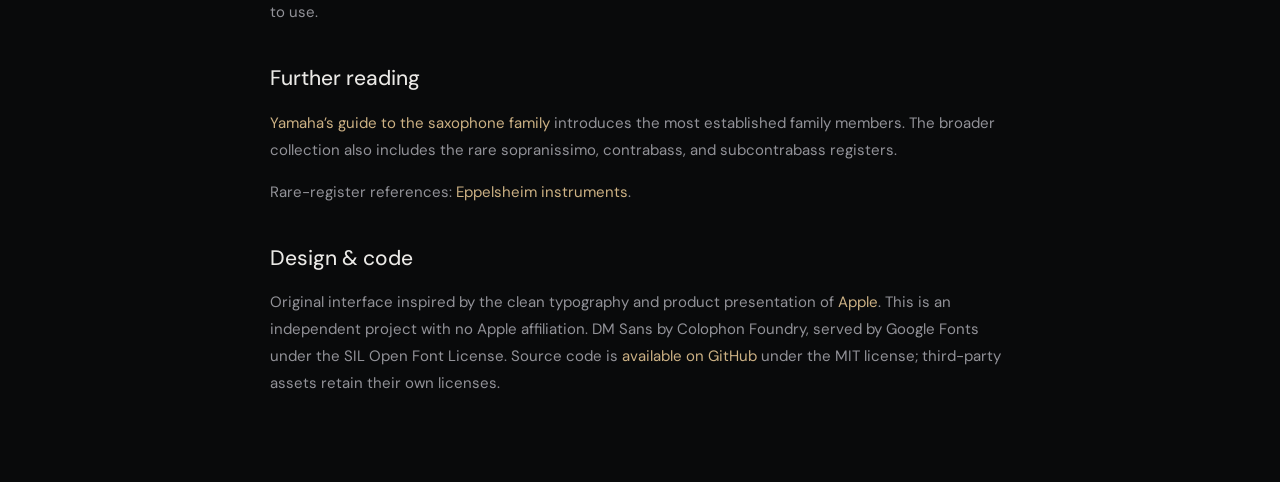
==== commit 5d21c0e0: "Add Careless Whisper alto hook to song player" ====
--- a/credits.html
+++ b/credits.html
@@ -1 +1 @@
-<!doctype html><html lang="en"><head><meta charset="utf-8"><meta name="viewport" content="width=device-width,initial-scale=1"><title>Sources & credits — Saxophone</title><link rel="stylesheet" href="dark.css"><link rel="icon" href="favicon.svg"></head><body><main class="credits"><a href="index.html">Back to the instruments</a><h1>Good sound.<br>Good company.</h1><p>This project celebrates the saxophone family with interactive 3D studies, open photography, and sampled sound.</p><h2>3D model & rendering</h2><p><a href="https://3d.si.edu/object/3d/alto-saxophone-owned-and-played-charlie-parker%3Ac7c58ff8-fd1f-4cf6-9813-6bca3cd0b8b3">Alto saxophone owned and played by Charlie Parker</a>, Smithsonian National Museum of African American History and Culture, object 2019.10.1a-g. King Super 20, circa 1947. Model provided through Smithsonian Open Access; the object page identifies this media as public domain. <a href="https://www.si.edu/openaccess">Open Access information</a>.</p><p>The scan has been reoriented and scaled for the studio, with adjusted lighting and added interactive key targets. Desktop uses the 4K texture derivative; mobile uses the 2K derivative. The geometry and surface detail come from the real instrument. Click targets use a simplified one-note mapping, not authentic saxophone fingerings. No Smithsonian endorsement is implied.</p><p>Rendered with <a href="https://threejs.org/">Three.js</a> 0.186.1, including OrbitControls, RoomEnvironment, and GLTFLoader, under the <a href="vendor/LICENSE">MIT license</a>. Draco geometry decoding is distributed under the <a href="vendor/draco/LICENSE">Apache 2.0 license</a>.</p><h2>Instrument photographs</h2><p>Photographs on the family page are sourced from Wikimedia Commons. Backgrounds removed with AI for this site; the edited alto, soprano, and baritone images are distributed under the same <a href="https://creativecommons.org/licenses/by-sa/3.0/">CC BY-SA 3.0 license</a>. Images are visual illustrations, not fingering diagrams.</p><ul><li>Alto: TR001, edited by Gisbert K. <a href="https://commons.wikimedia.org/wiki/File:Yamaha_YAS-25_Alto_Saxophone_20080502.jpg">Yamaha YAS-25 Alto Saxophone</a>, CC BY-SA 3.0.</li><li>Baritone: Sylenius, edited by Gisbert K. <a href="https://commons.wikimedia.org/wiki/File:Baritone_saxophone.jpg">Baritone saxophone</a>, CC BY-SA 3.0.</li><li>Soprano: Sylenius. <a href="https://commons.wikimedia.org/wiki/File:Soprano_saxophone.jpg">Soprano saxophone</a>, CC BY-SA 3.0.</li><li>Tenor: author listed as Undefined, uploaded by Никита Бормотов. <a href="https://commons.wikimedia.org/wiki/File:Tenorsax.jpg">Tenorsax</a>, public domain. Orientation adjusted for display.</li></ul><h2>The sound</h2><p>FluidR3 GM saxophone samples, rendered by <a href="https://github.com/gleitz/midi-js-soundfonts">MIDI.js Soundfonts / gleitz</a>, provided under <a href="https://creativecommons.org/licenses/by/3.0/us/">CC BY 3.0</a> as documented by that project. Samples are played at adjusted pitches. The studio currently plays only the alto. Its sound is synthesized from these samples and is not a recording of Charlie Parker or his instrument.</p><p>Tap a model key for a short note. Hold a piano key to play; release it to stop. Sample recordings have a finite length. Written notes span C4–C6 and sound at the selected instrument’s transposition. Rare experimental instruments vary in design and tuning.</p><h2>Listen</h2><p>The built-in arrangements of Amazing Grace, When the Saints Go Marching In, and Auld Lang Syne use traditional public-domain melodies. A little improvisation is an original studio phrase. Named contemporary songs require a MIDI file supplied by the listener; no recordings or transcriptions of those songs are bundled. Imported MIDI files are processed locally in the browser tab and are not uploaded or saved to the repository. Use files you have permission to use.</p><h2>Further reading</h2><p><a href="https://www.yamaha.com/en/musical_instrument_guide/saxophone/structure/structure002.html">Yamaha’s guide to the saxophone family</a> introduces the most established family members. The broader collection also includes the rare sopranissimo, contrabass, and subcontrabass registers.</p><p>Rare-register references: <a href="https://www.eppelsheim.com/en/instruments/">Eppelsheim instruments</a>.</p><h2>Design & code</h2><p>Original interface inspired by the clean typography and product presentation of <a href="https://www.apple.com/">Apple</a>. This is an independent project with no Apple affiliation. DM Sans by Colophon Foundry, served by Google Fonts under the SIL Open Font License. Source code is <a href="https://github.com/Lucidiscool/Saxophone">available on GitHub</a> under the MIT license; third-party assets retain their own licenses.</p></main></body></html>
+<!doctype html><html lang="en"><head><meta charset="utf-8"><meta name="viewport" content="width=device-width,initial-scale=1"><title>Sources & credits — Saxophone</title><link rel="stylesheet" href="dark.css"><link rel="icon" href="favicon.svg"></head><body><main class="credits"><a href="index.html">Back to the instruments</a><h1>Good sound.<br>Good company.</h1><p>This project celebrates the saxophone family with interactive 3D studies, open photography, and sampled sound.</p><h2>3D model & rendering</h2><p><a href="https://3d.si.edu/object/3d/alto-saxophone-owned-and-played-charlie-parker%3Ac7c58ff8-fd1f-4cf6-9813-6bca3cd0b8b3">Alto saxophone owned and played by Charlie Parker</a>, Smithsonian National Museum of African American History and Culture, object 2019.10.1a-g. King Super 20, circa 1947. Model provided through Smithsonian Open Access; the object page identifies this media as public domain. <a href="https://www.si.edu/openaccess">Open Access information</a>.</p><p>The scan has been reoriented and scaled for the studio, with adjusted lighting and added interactive key targets. Desktop uses the 4K texture derivative; mobile uses the 2K derivative. The geometry and surface detail come from the real instrument. Click targets use a simplified one-note mapping, not authentic saxophone fingerings. No Smithsonian endorsement is implied.</p><p>Rendered with <a href="https://threejs.org/">Three.js</a> 0.186.1, including OrbitControls, RoomEnvironment, and GLTFLoader, under the <a href="vendor/LICENSE">MIT license</a>. Draco geometry decoding is distributed under the <a href="vendor/draco/LICENSE">Apache 2.0 license</a>.</p><h2>Instrument photographs</h2><p>Photographs on the family page are sourced from Wikimedia Commons. Backgrounds removed with AI for this site; the edited alto, soprano, and baritone images are distributed under the same <a href="https://creativecommons.org/licenses/by-sa/3.0/">CC BY-SA 3.0 license</a>. Images are visual illustrations, not fingering diagrams.</p><ul><li>Alto: TR001, edited by Gisbert K. <a href="https://commons.wikimedia.org/wiki/File:Yamaha_YAS-25_Alto_Saxophone_20080502.jpg">Yamaha YAS-25 Alto Saxophone</a>, CC BY-SA 3.0.</li><li>Baritone: Sylenius, edited by Gisbert K. <a href="https://commons.wikimedia.org/wiki/File:Baritone_saxophone.jpg">Baritone saxophone</a>, CC BY-SA 3.0.</li><li>Soprano: Sylenius. <a href="https://commons.wikimedia.org/wiki/File:Soprano_saxophone.jpg">Soprano saxophone</a>, CC BY-SA 3.0.</li><li>Tenor: author listed as Undefined, uploaded by Никита Бормотов. <a href="https://commons.wikimedia.org/wiki/File:Tenorsax.jpg">Tenorsax</a>, public domain. Orientation adjusted for display.</li></ul><h2>The sound</h2><p>FluidR3 GM saxophone samples, rendered by <a href="https://github.com/gleitz/midi-js-soundfonts">MIDI.js Soundfonts / gleitz</a>, provided under <a href="https://creativecommons.org/licenses/by/3.0/us/">CC BY 3.0</a> as documented by that project. Samples are played at adjusted pitches. The studio currently plays only the alto. Its sound is synthesized from these samples and is not a recording of Charlie Parker or his instrument.</p><p>Tap a model key for a short note. Hold a piano key to play; release it to stop. Sample recordings have a finite length. Written notes span C4–C6 and sound at the selected instrument’s transposition. Rare experimental instruments vary in design and tuning.</p><h2>Listen</h2><p>Careless Whisper is a short alto saxophone hook transcribed from the score PDF supplied for this project; the source score names <a href="https://www.newburysaxschool.co.uk/">Newbury Sax School</a>. The built-in arrangements of Amazing Grace, When the Saints Go Marching In, and Auld Lang Syne use traditional public-domain melodies. A little improvisation is an original studio phrase. Named contemporary songs require a MIDI file supplied by the listener; no recordings or transcriptions of those songs are bundled. Imported MIDI files are processed locally in the browser tab and are not uploaded or saved to the repository. Use files you have permission to use.</p><h2>Further reading</h2><p><a href="https://www.yamaha.com/en/musical_instrument_guide/saxophone/structure/structure002.html">Yamaha’s guide to the saxophone family</a> introduces the most established family members. The broader collection also includes the rare sopranissimo, contrabass, and subcontrabass registers.</p><p>Rare-register references: <a href="https://www.eppelsheim.com/en/instruments/">Eppelsheim instruments</a>.</p><h2>Design & code</h2><p>Original interface inspired by the clean typography and product presentation of <a href="https://www.apple.com/">Apple</a>. This is an independent project with no Apple affiliation. DM Sans by Colophon Foundry, served by Google Fonts under the SIL Open Font License. Source code is <a href="https://github.com/Lucidiscool/Saxophone">available on GitHub</a> under the MIT license; third-party assets retain their own licenses.</p></main></body></html>
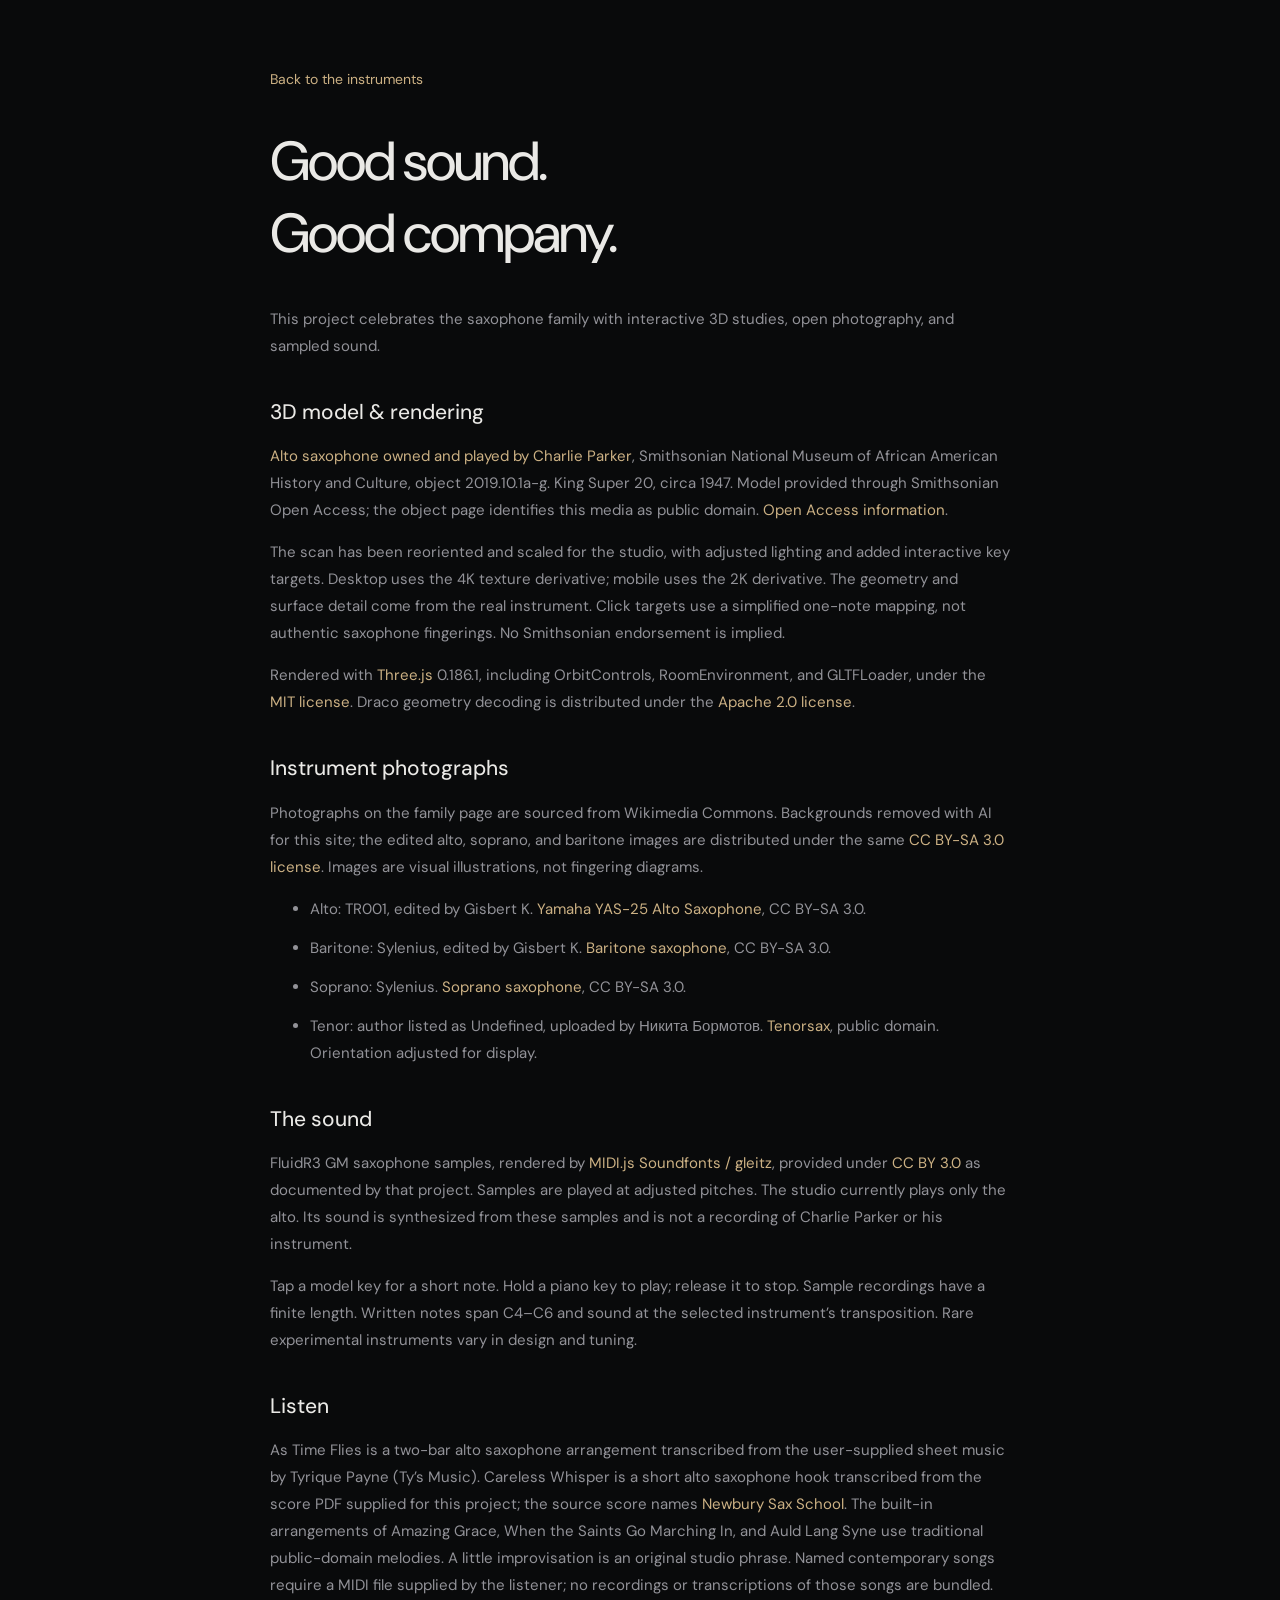
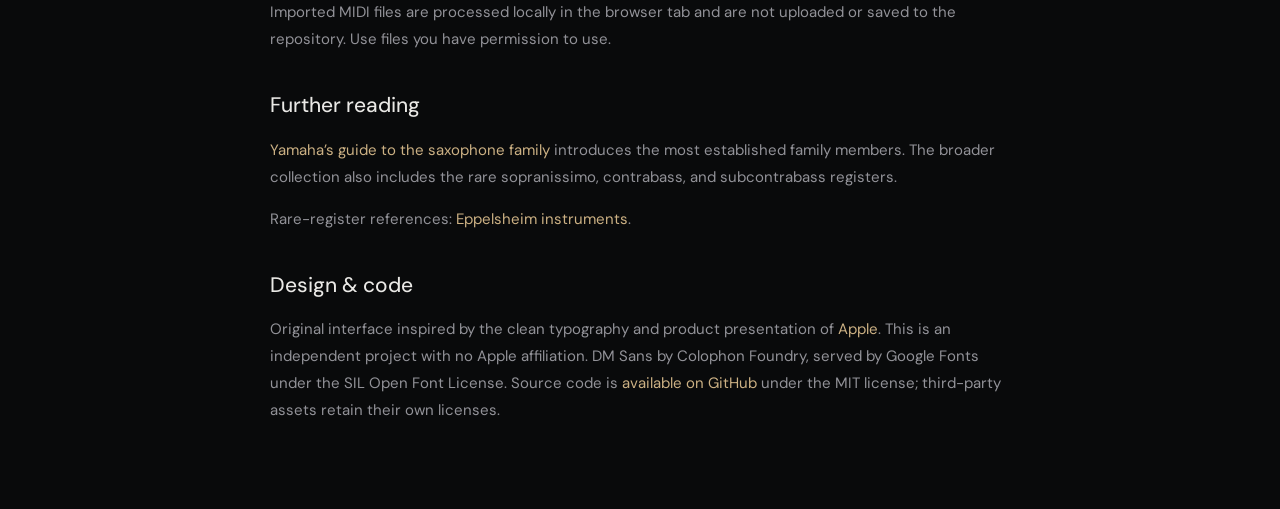
==== commit fa780e65: "Add As Time Flies hook to alto song player" ====
--- a/credits.html
+++ b/credits.html
@@ -1 +1 @@
-<!doctype html><html lang="en"><head><meta charset="utf-8"><meta name="viewport" content="width=device-width,initial-scale=1"><title>Sources & credits — Saxophone</title><link rel="stylesheet" href="dark.css"><link rel="icon" href="favicon.svg"></head><body><main class="credits"><a href="index.html">Back to the instruments</a><h1>Good sound.<br>Good company.</h1><p>This project celebrates the saxophone family with interactive 3D studies, open photography, and sampled sound.</p><h2>3D model & rendering</h2><p><a href="https://3d.si.edu/object/3d/alto-saxophone-owned-and-played-charlie-parker%3Ac7c58ff8-fd1f-4cf6-9813-6bca3cd0b8b3">Alto saxophone owned and played by Charlie Parker</a>, Smithsonian National Museum of African American History and Culture, object 2019.10.1a-g. King Super 20, circa 1947. Model provided through Smithsonian Open Access; the object page identifies this media as public domain. <a href="https://www.si.edu/openaccess">Open Access information</a>.</p><p>The scan has been reoriented and scaled for the studio, with adjusted lighting and added interactive key targets. Desktop uses the 4K texture derivative; mobile uses the 2K derivative. The geometry and surface detail come from the real instrument. Click targets use a simplified one-note mapping, not authentic saxophone fingerings. No Smithsonian endorsement is implied.</p><p>Rendered with <a href="https://threejs.org/">Three.js</a> 0.186.1, including OrbitControls, RoomEnvironment, and GLTFLoader, under the <a href="vendor/LICENSE">MIT license</a>. Draco geometry decoding is distributed under the <a href="vendor/draco/LICENSE">Apache 2.0 license</a>.</p><h2>Instrument photographs</h2><p>Photographs on the family page are sourced from Wikimedia Commons. Backgrounds removed with AI for this site; the edited alto, soprano, and baritone images are distributed under the same <a href="https://creativecommons.org/licenses/by-sa/3.0/">CC BY-SA 3.0 license</a>. Images are visual illustrations, not fingering diagrams.</p><ul><li>Alto: TR001, edited by Gisbert K. <a href="https://commons.wikimedia.org/wiki/File:Yamaha_YAS-25_Alto_Saxophone_20080502.jpg">Yamaha YAS-25 Alto Saxophone</a>, CC BY-SA 3.0.</li><li>Baritone: Sylenius, edited by Gisbert K. <a href="https://commons.wikimedia.org/wiki/File:Baritone_saxophone.jpg">Baritone saxophone</a>, CC BY-SA 3.0.</li><li>Soprano: Sylenius. <a href="https://commons.wikimedia.org/wiki/File:Soprano_saxophone.jpg">Soprano saxophone</a>, CC BY-SA 3.0.</li><li>Tenor: author listed as Undefined, uploaded by Никита Бормотов. <a href="https://commons.wikimedia.org/wiki/File:Tenorsax.jpg">Tenorsax</a>, public domain. Orientation adjusted for display.</li></ul><h2>The sound</h2><p>FluidR3 GM saxophone samples, rendered by <a href="https://github.com/gleitz/midi-js-soundfonts">MIDI.js Soundfonts / gleitz</a>, provided under <a href="https://creativecommons.org/licenses/by/3.0/us/">CC BY 3.0</a> as documented by that project. Samples are played at adjusted pitches. The studio currently plays only the alto. Its sound is synthesized from these samples and is not a recording of Charlie Parker or his instrument.</p><p>Tap a model key for a short note. Hold a piano key to play; release it to stop. Sample recordings have a finite length. Written notes span C4–C6 and sound at the selected instrument’s transposition. Rare experimental instruments vary in design and tuning.</p><h2>Listen</h2><p>Careless Whisper is a short alto saxophone hook transcribed from the score PDF supplied for this project; the source score names <a href="https://www.newburysaxschool.co.uk/">Newbury Sax School</a>. The built-in arrangements of Amazing Grace, When the Saints Go Marching In, and Auld Lang Syne use traditional public-domain melodies. A little improvisation is an original studio phrase. Named contemporary songs require a MIDI file supplied by the listener; no recordings or transcriptions of those songs are bundled. Imported MIDI files are processed locally in the browser tab and are not uploaded or saved to the repository. Use files you have permission to use.</p><h2>Further reading</h2><p><a href="https://www.yamaha.com/en/musical_instrument_guide/saxophone/structure/structure002.html">Yamaha’s guide to the saxophone family</a> introduces the most established family members. The broader collection also includes the rare sopranissimo, contrabass, and subcontrabass registers.</p><p>Rare-register references: <a href="https://www.eppelsheim.com/en/instruments/">Eppelsheim instruments</a>.</p><h2>Design & code</h2><p>Original interface inspired by the clean typography and product presentation of <a href="https://www.apple.com/">Apple</a>. This is an independent project with no Apple affiliation. DM Sans by Colophon Foundry, served by Google Fonts under the SIL Open Font License. Source code is <a href="https://github.com/Lucidiscool/Saxophone">available on GitHub</a> under the MIT license; third-party assets retain their own licenses.</p></main></body></html>
+<!doctype html><html lang="en"><head><meta charset="utf-8"><meta name="viewport" content="width=device-width,initial-scale=1"><title>Sources & credits — Saxophone</title><link rel="stylesheet" href="dark.css"><link rel="icon" href="favicon.svg"></head><body><main class="credits"><a href="index.html">Back to the instruments</a><h1>Good sound.<br>Good company.</h1><p>This project celebrates the saxophone family with interactive 3D studies, open photography, and sampled sound.</p><h2>3D model & rendering</h2><p><a href="https://3d.si.edu/object/3d/alto-saxophone-owned-and-played-charlie-parker%3Ac7c58ff8-fd1f-4cf6-9813-6bca3cd0b8b3">Alto saxophone owned and played by Charlie Parker</a>, Smithsonian National Museum of African American History and Culture, object 2019.10.1a-g. King Super 20, circa 1947. Model provided through Smithsonian Open Access; the object page identifies this media as public domain. <a href="https://www.si.edu/openaccess">Open Access information</a>.</p><p>The scan has been reoriented and scaled for the studio, with adjusted lighting and added interactive key targets. Desktop uses the 4K texture derivative; mobile uses the 2K derivative. The geometry and surface detail come from the real instrument. Click targets use a simplified one-note mapping, not authentic saxophone fingerings. No Smithsonian endorsement is implied.</p><p>Rendered with <a href="https://threejs.org/">Three.js</a> 0.186.1, including OrbitControls, RoomEnvironment, and GLTFLoader, under the <a href="vendor/LICENSE">MIT license</a>. Draco geometry decoding is distributed under the <a href="vendor/draco/LICENSE">Apache 2.0 license</a>.</p><h2>Instrument photographs</h2><p>Photographs on the family page are sourced from Wikimedia Commons. Backgrounds removed with AI for this site; the edited alto, soprano, and baritone images are distributed under the same <a href="https://creativecommons.org/licenses/by-sa/3.0/">CC BY-SA 3.0 license</a>. Images are visual illustrations, not fingering diagrams.</p><ul><li>Alto: TR001, edited by Gisbert K. <a href="https://commons.wikimedia.org/wiki/File:Yamaha_YAS-25_Alto_Saxophone_20080502.jpg">Yamaha YAS-25 Alto Saxophone</a>, CC BY-SA 3.0.</li><li>Baritone: Sylenius, edited by Gisbert K. <a href="https://commons.wikimedia.org/wiki/File:Baritone_saxophone.jpg">Baritone saxophone</a>, CC BY-SA 3.0.</li><li>Soprano: Sylenius. <a href="https://commons.wikimedia.org/wiki/File:Soprano_saxophone.jpg">Soprano saxophone</a>, CC BY-SA 3.0.</li><li>Tenor: author listed as Undefined, uploaded by Никита Бормотов. <a href="https://commons.wikimedia.org/wiki/File:Tenorsax.jpg">Tenorsax</a>, public domain. Orientation adjusted for display.</li></ul><h2>The sound</h2><p>FluidR3 GM saxophone samples, rendered by <a href="https://github.com/gleitz/midi-js-soundfonts">MIDI.js Soundfonts / gleitz</a>, provided under <a href="https://creativecommons.org/licenses/by/3.0/us/">CC BY 3.0</a> as documented by that project. Samples are played at adjusted pitches. The studio currently plays only the alto. Its sound is synthesized from these samples and is not a recording of Charlie Parker or his instrument.</p><p>Tap a model key for a short note. Hold a piano key to play; release it to stop. Sample recordings have a finite length. Written notes span C4–C6 and sound at the selected instrument’s transposition. Rare experimental instruments vary in design and tuning.</p><h2>Listen</h2><p>As Time Flies is a two-bar alto saxophone arrangement transcribed from the user-supplied sheet music by Tyrique Payne (Ty’s Music). Careless Whisper is a short alto saxophone hook transcribed from the score PDF supplied for this project; the source score names <a href="https://www.newburysaxschool.co.uk/">Newbury Sax School</a>. The built-in arrangements of Amazing Grace, When the Saints Go Marching In, and Auld Lang Syne use traditional public-domain melodies. A little improvisation is an original studio phrase. Named contemporary songs require a MIDI file supplied by the listener; no recordings or transcriptions of those songs are bundled. Imported MIDI files are processed locally in the browser tab and are not uploaded or saved to the repository. Use files you have permission to use.</p><h2>Further reading</h2><p><a href="https://www.yamaha.com/en/musical_instrument_guide/saxophone/structure/structure002.html">Yamaha’s guide to the saxophone family</a> introduces the most established family members. The broader collection also includes the rare sopranissimo, contrabass, and subcontrabass registers.</p><p>Rare-register references: <a href="https://www.eppelsheim.com/en/instruments/">Eppelsheim instruments</a>.</p><h2>Design & code</h2><p>Original interface inspired by the clean typography and product presentation of <a href="https://www.apple.com/">Apple</a>. This is an independent project with no Apple affiliation. DM Sans by Colophon Foundry, served by Google Fonts under the SIL Open Font License. Source code is <a href="https://github.com/Lucidiscool/Saxophone">available on GitHub</a> under the MIT license; third-party assets retain their own licenses.</p></main></body></html>
